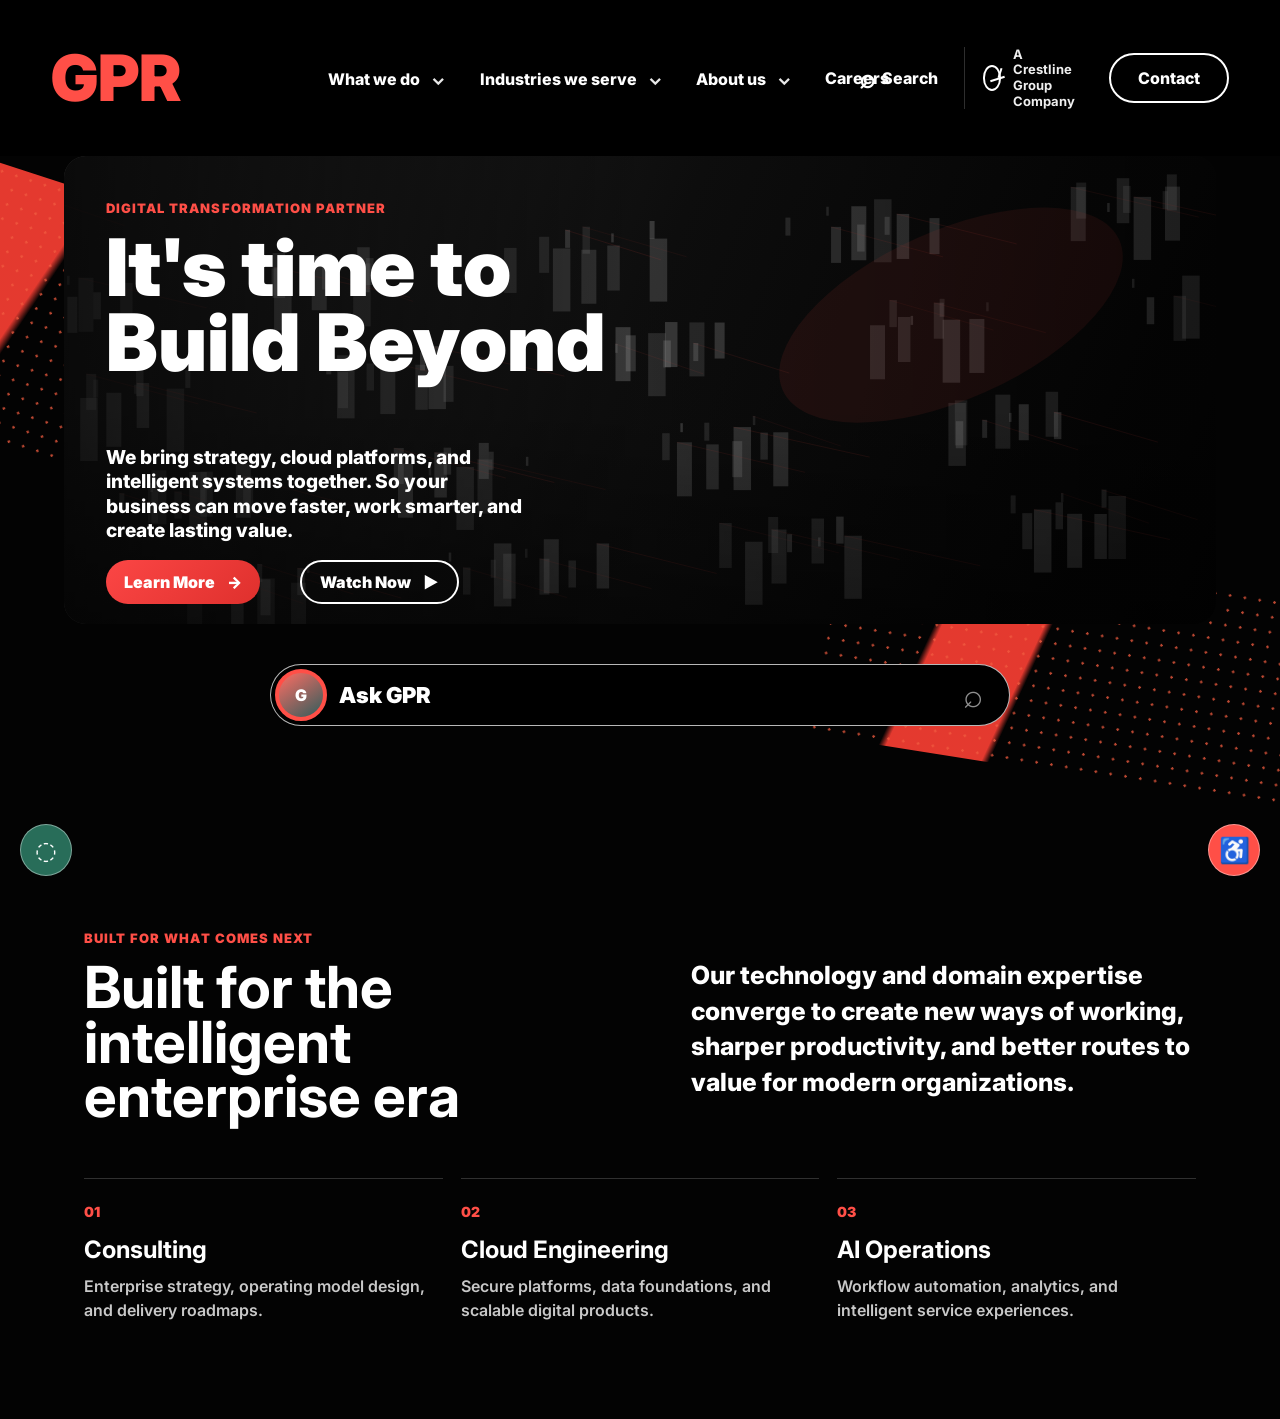
==== index.html @ bdaf3ed2 "Initial" ====
<!doctype html>
<html lang="en">
  <head>
    <meta charset="UTF-8" />
    <meta name="viewport" content="width=device-width, initial-scale=1.0" />
    <title>GPR | Digital Enterprise Home</title>
    <link rel="preconnect" href="https://fonts.googleapis.com" />
    <link rel="preconnect" href="https://fonts.gstatic.com" crossorigin />
    <link
      href="https://fonts.googleapis.com/css2?family=Inter:wght@500;600;700;800;900&display=swap"
      rel="stylesheet"
    />
    <link rel="stylesheet" href="styles.css" />
  </head>
  <body>
    <div class="site-shell">
      <header class="topbar" aria-label="Main navigation">
        <a class="brand" href="#" aria-label="GPR home">GPR</a>

        <nav class="main-nav" aria-label="Primary">
          <a href="#">What we do <span aria-hidden="true">⌄</span></a>
          <a href="#">Industries we serve <span aria-hidden="true">⌄</span></a>
          <a href="#">About us <span aria-hidden="true">⌄</span></a>
          <a href="#">Careers</a>
        </nav>

        <div class="top-actions">
          <button class="search-button" type="button" aria-label="Search">
            <span aria-hidden="true">⌕</span>
            Search
          </button>
          <div class="group-mark" aria-label="A Crestline Group company">
            <span class="orbit" aria-hidden="true"></span>
            <span>A Crestline<br />Group Company</span>
          </div>
          <a class="contact-button" href="#contact">Contact</a>
        </div>
      </header>

      <main>
        <section class="hero" aria-labelledby="hero-title">
          <div class="particle-field" aria-hidden="true"></div>

          <div class="hero-card">
            <canvas id="heroCanvas" aria-hidden="true"></canvas>
            <div class="hero-shade" aria-hidden="true"></div>
            <div class="hero-copy">
              <p class="eyebrow">Digital transformation partner</p>
              <h1 id="hero-title">It&apos;s time to<br />Build Beyond</h1>
              <p class="hero-text">
                We bring strategy, cloud platforms, and intelligent systems together.
                So your business can move faster, work smarter, and create lasting value.
              </p>
              <div class="hero-actions" aria-label="Hero actions">
                <a class="primary-cta" href="#services">
                  Learn More
                  <span aria-hidden="true">→</span>
                </a>
                <a class="secondary-cta" href="#story">
                  Watch Now
                  <span aria-hidden="true">▶</span>
                </a>
              </div>
            </div>
          </div>

          <form class="ask-bar" aria-label="Ask GPR assistant">
            <span class="avatar" aria-hidden="true">G</span>
            <label for="ask-input">Ask GPR</label>
            <input id="ask-input" type="search" placeholder="Search services, industries, insights" />
            <button type="submit" aria-label="Submit search">⌕</button>
          </form>
        </section>

        <section class="intro" id="services" aria-labelledby="intro-title">
          <div>
            <p class="section-kicker">Built for what comes next</p>
            <h2 id="intro-title">Built for the intelligent enterprise era</h2>
          </div>
          <p>
            Our technology and domain expertise converge to create new ways of working,
            sharper productivity, and better routes to value for modern organizations.
          </p>
        </section>

        <section class="capabilities" aria-label="Core capabilities">
          <article>
            <span>01</span>
            <h3>Consulting</h3>
            <p>Enterprise strategy, operating model design, and delivery roadmaps.</p>
          </article>
          <article>
            <span>02</span>
            <h3>Cloud Engineering</h3>
            <p>Secure platforms, data foundations, and scalable digital products.</p>
          </article>
          <article>
            <span>03</span>
            <h3>AI Operations</h3>
            <p>Workflow automation, analytics, and intelligent service experiences.</p>
          </article>
        </section>
      </main>

      <button class="cookie-button" type="button" aria-label="Cookie settings">◌</button>
      <button class="access-button" type="button" aria-label="Accessibility options">♿</button>
    </div>

    <script src="script.js"></script>
  </body>
</html>
---- styles.css ----
:root {
  --bg: #030303;
  --panel: #101010;
  --text: #ffffff;
  --muted: #c8c8c8;
  --line: rgba(255, 255, 255, 0.18);
  --red: #ff4f47;
  --red-dark: #df302d;
}

* {
  box-sizing: border-box;
}

html {
  scroll-behavior: smooth;
}

body {
  margin: 0;
  background: var(--bg);
  color: var(--text);
  font-family: Inter, Arial, Helvetica, sans-serif;
}

a {
  color: inherit;
  text-decoration: none;
}

button,
input {
  font: inherit;
}

.site-shell {
  min-height: 100vh;
  overflow: hidden;
  position: relative;
}

.topbar {
  align-items: center;
  background: #000;
  display: grid;
  gap: 28px;
  grid-template-columns: minmax(120px, 0.8fr) auto minmax(300px, 1fr);
  min-height: 156px;
  padding: 28px clamp(28px, 4vw, 78px);
  position: relative;
  z-index: 4;
}

.brand {
  color: var(--red);
  display: inline-block;
  font-size: clamp(44px, 5vw, 76px);
  font-weight: 900;
  letter-spacing: 0;
  line-height: 0.9;
}

.main-nav {
  align-items: center;
  display: flex;
  gap: clamp(20px, 2.6vw, 38px);
  justify-content: center;
  white-space: nowrap;
}

.main-nav a,
.search-button,
.contact-button {
  font-size: 16px;
  font-weight: 800;
}

.main-nav span {
  color: #e8e8e8;
  font-size: 18px;
  margin-left: 8px;
}

.top-actions {
  align-items: center;
  display: flex;
  gap: 26px;
  justify-content: flex-end;
}

.search-button {
  align-items: center;
  background: transparent;
  border: 0;
  color: #fff;
  cursor: pointer;
  display: inline-flex;
  gap: 7px;
  padding: 8px 0;
}

.search-button span {
  font-size: 27px;
  line-height: 1;
}

.group-mark {
  align-items: center;
  border-left: 1px solid var(--line);
  color: #efefef;
  display: flex;
  font-size: 13px;
  font-weight: 700;
  gap: 12px;
  line-height: 1.2;
  padding-left: 18px;
}

.orbit {
  border: 2px solid #fff;
  border-radius: 50%;
  display: inline-block;
  height: 26px;
  position: relative;
  width: 26px;
}

.orbit::before,
.orbit::after {
  background: #fff;
  content: "";
  height: 2px;
  left: 5px;
  position: absolute;
  top: 11px;
  transform: rotate(-18deg);
  width: 15px;
}

.orbit::after {
  left: 10px;
  top: 5px;
  transform: rotate(108deg);
  width: 10px;
}

.contact-button {
  border: 2px solid #fff;
  border-radius: 999px;
  padding: 13px 27px;
}

.hero {
  min-height: 740px;
  padding: 0 clamp(20px, 5vw, 90px) 52px;
  position: relative;
}

.particle-field {
  inset: -48px -8vw auto -8vw;
  height: 640px;
  pointer-events: none;
  position: absolute;
  z-index: 0;
}

.particle-field::before,
.particle-field::after {
  background:
    radial-gradient(circle, rgba(255, 103, 79, 0.78) 0 1px, transparent 1.5px),
    linear-gradient(106deg, transparent 18%, rgba(255, 77, 68, 0.94) 19% 32%, transparent 33%);
  background-size: 15px 15px, 100% 100%;
  content: "";
  filter: contrast(1.25);
  inset: 120px auto auto -10%;
  min-height: 270px;
  opacity: 0.95;
  position: absolute;
  transform: rotate(18deg);
  width: 58%;
}

.particle-field::after {
  inset: 470px -8% auto auto;
  min-height: 210px;
  transform: rotate(9deg);
  width: 46%;
}

.hero-card {
  border-radius: 22px;
  height: clamp(420px, 48vw, 468px);
  margin: 0 auto;
  max-width: 1440px;
  overflow: hidden;
  position: relative;
  z-index: 2;
}

#heroCanvas {
  background:
    radial-gradient(circle at 68% 16%, rgba(255, 255, 255, 0.18), transparent 22%),
    linear-gradient(135deg, #202020, #070707 66%);
  display: block;
  height: 100%;
  width: 100%;
}

.hero-shade {
  background:
    linear-gradient(90deg, rgba(0, 0, 0, 0.76), rgba(0, 0, 0, 0.22) 50%, rgba(0, 0, 0, 0.48)),
    linear-gradient(0deg, rgba(0, 0, 0, 0.42), transparent 46%);
  inset: 0;
  position: absolute;
}

.hero-copy {
  inset: 44px auto auto 42px;
  max-width: 540px;
  position: absolute;
  z-index: 2;
}

.eyebrow,
.section-kicker {
  color: var(--red);
  font-size: 13px;
  font-weight: 900;
  letter-spacing: 0.08em;
  margin: 0 0 14px;
  text-transform: uppercase;
}

.hero h1 {
  font-size: clamp(56px, 6.2vw, 84px);
  font-weight: 900;
  letter-spacing: 0;
  line-height: 0.94;
  margin: 0 0 66px;
}

.hero-text {
  color: #fff;
  font-size: clamp(18px, 1.5vw, 22px);
  font-weight: 800;
  line-height: 1.26;
  margin: 0;
  max-width: 430px;
}

.hero-actions {
  display: flex;
  flex-wrap: wrap;
  gap: 40px;
  margin-top: 18px;
}

.primary-cta,
.secondary-cta {
  align-items: center;
  border-radius: 999px;
  display: inline-flex;
  font-size: 16px;
  font-weight: 900;
  gap: 12px;
  justify-content: center;
  min-height: 43px;
  padding: 10px 18px;
}

.primary-cta {
  background: linear-gradient(135deg, #fb4645, var(--red-dark));
  min-width: 150px;
}

.secondary-cta {
  border: 2px solid #fff;
  min-width: 154px;
}

.ask-bar {
  align-items: center;
  background: #000;
  border: 1px solid rgba(255, 255, 255, 0.72);
  border-radius: 999px;
  display: grid;
  gap: 12px;
  grid-template-columns: 52px auto minmax(160px, 1fr) 48px;
  margin: 40px auto 0;
  max-width: 740px;
  min-height: 61px;
  padding: 4px 12px 4px 4px;
  position: relative;
  z-index: 2;
}

.avatar {
  align-items: center;
  background: linear-gradient(145deg, #ff6d63, #2f5d5c);
  border: 4px solid var(--red);
  border-radius: 50%;
  display: inline-flex;
  font-weight: 900;
  height: 52px;
  justify-content: center;
  width: 52px;
}

.ask-bar label {
  font-size: 22px;
  font-weight: 900;
  white-space: nowrap;
}

.ask-bar input {
  background: transparent;
  border: 0;
  color: #fff;
  min-width: 0;
  outline: 0;
}

.ask-bar input::placeholder {
  color: transparent;
}

.ask-bar button {
  background: transparent;
  border: 0;
  color: #8e8e8e;
  cursor: pointer;
  font-size: 34px;
  line-height: 1;
}

.ask-bar.pulse {
  box-shadow: 0 0 0 5px rgba(255, 79, 71, 0.16);
}

.intro {
  align-items: start;
  display: grid;
  gap: clamp(26px, 8vw, 120px);
  grid-template-columns: minmax(280px, 520px) minmax(280px, 560px);
  margin: 34px auto 0;
  max-width: 1200px;
  padding: 0 clamp(22px, 4vw, 44px);
  position: relative;
  z-index: 2;
}

.intro h2 {
  font-size: clamp(40px, 5vw, 58px);
  letter-spacing: 0;
  line-height: 0.94;
  margin: 0;
}

.intro p:last-child {
  font-size: clamp(20px, 2vw, 25px);
  font-weight: 800;
  line-height: 1.42;
  margin: 28px 0 0;
}

.capabilities {
  display: grid;
  gap: 18px;
  grid-template-columns: repeat(3, minmax(0, 1fr));
  margin: 54px auto 96px;
  max-width: 1200px;
  padding: 0 clamp(22px, 4vw, 44px);
}

.capabilities article {
  border-top: 1px solid var(--line);
  padding-top: 22px;
}

.capabilities span {
  color: var(--red);
  font-size: 14px;
  font-weight: 900;
}

.capabilities h3 {
  font-size: 24px;
  margin: 14px 0 10px;
}

.capabilities p {
  color: var(--muted);
  font-size: 16px;
  font-weight: 600;
  line-height: 1.55;
  margin: 0;
}

.cookie-button,
.access-button {
  align-items: center;
  border: 1px solid rgba(255, 255, 255, 0.4);
  border-radius: 50%;
  bottom: 24px;
  color: #fff;
  cursor: pointer;
  display: inline-flex;
  font-size: 25px;
  height: 52px;
  justify-content: center;
  position: fixed;
  width: 52px;
  z-index: 5;
}

.cookie-button {
  background: #286d59;
  left: 20px;
}

.access-button {
  background: var(--red);
  right: 20px;
}

@media (max-width: 1180px) {
  .topbar {
    grid-template-columns: 1fr;
    min-height: auto;
  }

  .brand,
  .main-nav,
  .top-actions {
    justify-self: center;
  }

  .top-actions {
    flex-wrap: wrap;
    justify-content: center;
  }
}

@media (max-width: 760px) {
  .topbar {
    gap: 18px;
    padding: 24px 18px 30px;
  }

  .main-nav {
    flex-wrap: wrap;
    gap: 14px 22px;
  }

  .main-nav a,
  .search-button,
  .contact-button {
    font-size: 14px;
  }

  .group-mark {
    display: none;
  }

  .hero {
    min-height: 690px;
    padding-inline: 16px;
  }

  .hero-card {
    border-radius: 16px;
    height: 520px;
  }

  .hero-copy {
    inset: 30px 24px auto;
  }

  .hero h1 {
    font-size: clamp(46px, 15vw, 64px);
    margin-bottom: 70px;
  }

  .hero-text {
    font-size: 17px;
  }

  .hero-actions {
    gap: 14px;
  }

  .ask-bar {
    grid-template-columns: 48px 1fr 42px;
    margin-top: 26px;
  }

  .ask-bar input {
    display: none;
  }

  .ask-bar label {
    font-size: 19px;
  }

  .intro,
  .capabilities {
    grid-template-columns: 1fr;
  }

  .intro p:last-child {
    margin-top: 0;
  }
}
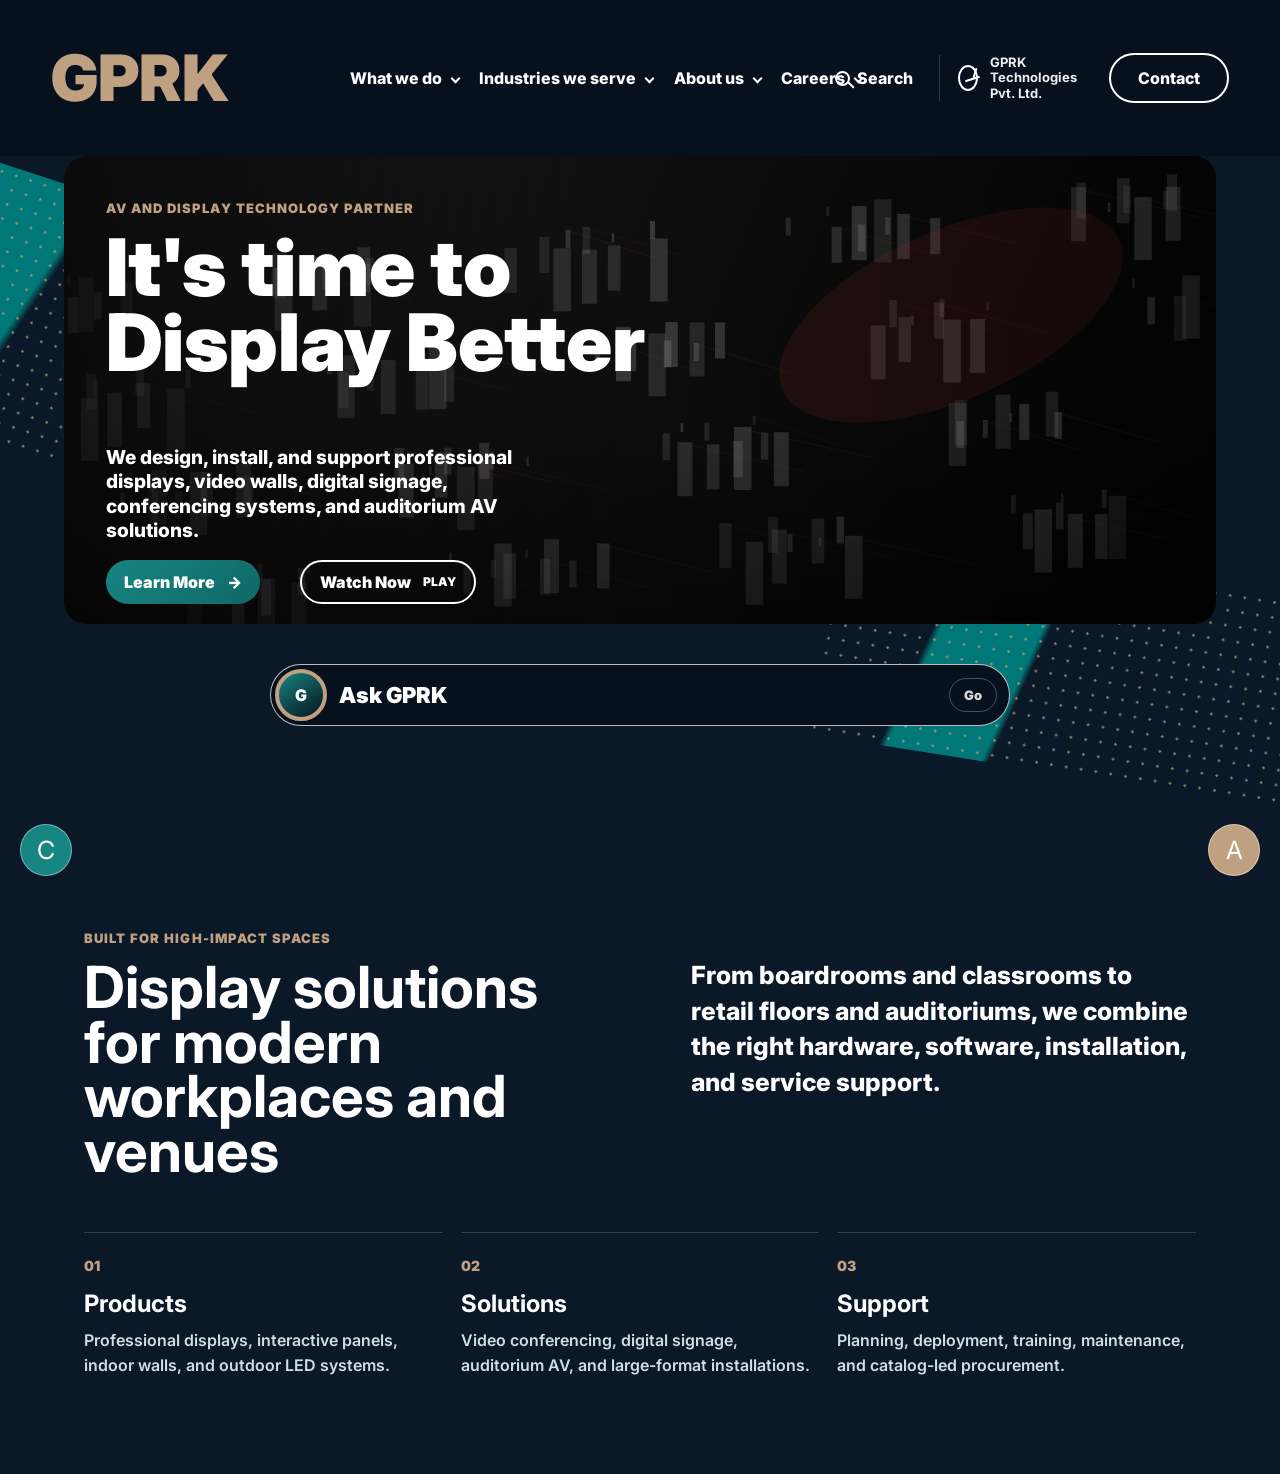
==== commit 87a880a6: "Initial Message" ====
--- a/index.html
+++ b/index.html
@@ -3,7 +3,7 @@
   <head>
     <meta charset="UTF-8" />
     <meta name="viewport" content="width=device-width, initial-scale=1.0" />
-    <title>GPR | Digital Enterprise Home</title>
+    <title>GPRK | Display Technology Solutions</title>
     <link rel="preconnect" href="https://fonts.googleapis.com" />
     <link rel="preconnect" href="https://fonts.gstatic.com" crossorigin />
     <link
@@ -15,25 +15,115 @@
   <body>
     <div class="site-shell">
       <header class="topbar" aria-label="Main navigation">
-        <a class="brand" href="#" aria-label="GPR home">GPR</a>
+        <a class="brand" href="index.html" aria-label="GPRK home">GPRK</a>
 
         <nav class="main-nav" aria-label="Primary">
-          <a href="#">What we do <span aria-hidden="true">⌄</span></a>
-          <a href="#">Industries we serve <span aria-hidden="true">⌄</span></a>
-          <a href="#">About us <span aria-hidden="true">⌄</span></a>
-          <a href="#">Careers</a>
+          <div class="nav-item">
+            <button class="nav-toggle" type="button" aria-expanded="false">
+              What we do
+              <span class="chevron" aria-hidden="true"></span>
+            </button>
+            <div class="mega-menu" aria-label="What we do menu">
+              <div class="mega-column mega-wide">
+                <p class="menu-heading">Our products</p>
+                <a href="pages/professional-displays.html">
+                  <span class="marker" aria-hidden="true"></span>
+                  Professional Displays
+                </a>
+                <a href="pages/outdoor-video-walls.html">
+                  <span class="marker" aria-hidden="true"></span>
+                  Outdoor Video Walls
+                </a>
+                <a href="pages/indoor-video-walls.html">
+                  <span class="marker" aria-hidden="true"></span>
+                  Indoor Video Walls
+                </a>
+                <a href="pages/interactive-display.html">
+                  <span class="marker" aria-hidden="true"></span>
+                  Interactive Display
+                </a>
+              </div>
+
+              <div class="mega-column mega-wide">
+                <p class="menu-heading">Our services</p>
+                <a href="pages/detail.html?slug=video-wall-solution">
+                  <span class="marker" aria-hidden="true"></span>
+                  Video Wall Solution
+                </a>
+                <a href="pages/detail.html?slug=video-conferencing">
+                  <span class="marker" aria-hidden="true"></span>
+                  Video Conferencing
+                </a>
+                <a href="pages/detail.html?slug=digital-signage-display">
+                  <span class="marker" aria-hidden="true"></span>
+                  Digital Signage Display
+                </a>
+                <a href="pages/detail.html?slug=large-format-displays">
+                  <span class="marker" aria-hidden="true"></span>
+                  Large Format Displays
+                </a>
+                <a href="pages/detail.html?slug=auditorium-av-solution">
+                  <span class="marker" aria-hidden="true"></span>
+                  Auditorium AV Solution
+                </a>
+              </div>
+            </div>
+          </div>
+
+          <div class="nav-item">
+            <button class="nav-toggle" type="button" aria-expanded="false">
+              Industries we serve
+              <span class="chevron" aria-hidden="true"></span>
+            </button>
+            <div class="dropdown-menu compact-menu" aria-label="Industries menu">
+              <a href="pages/detail.html?slug=corporate">Corporate</a>
+              <a href="pages/detail.html?slug=education">Education</a>
+              <a href="pages/detail.html?slug=retail">Retail</a>
+              <a href="pages/detail.html?slug=healthcare">Healthcare</a>
+              <a href="pages/detail.html?slug=hospitality">Hospitality</a>
+              <a href="pages/detail.html?slug=public-sector">Public Sector</a>
+            </div>
+          </div>
+
+          <div class="nav-item">
+            <button class="nav-toggle" type="button" aria-expanded="false">
+              About us
+              <span class="chevron" aria-hidden="true"></span>
+            </button>
+            <div class="dropdown-menu about-menu" aria-label="About menu">
+              <a href="pages/detail.html?slug=company">Company</a>
+              <a href="pages/detail.html?slug=partners">Partners</a>
+              <a href="pages/detail.html?slug=investors">Investors</a>
+              <a href="pages/detail.html?slug=insights">Insights</a>
+              <a href="pages/detail.html?slug=brand">Brand</a>
+              <a href="pages/detail.html?slug=esg">Environment, Sustainability and Governance</a>
+              <a href="pages/detail.html?slug=newsroom">Newsroom</a>
+              <a href="pages/detail.html?slug=diversity-inclusion">Diversity, Equity and Inclusion</a>
+            </div>
+          </div>
+
+          <div class="nav-item">
+            <button class="nav-toggle" type="button" aria-expanded="false">
+              Careers
+              <span class="chevron" aria-hidden="true"></span>
+            </button>
+            <div class="dropdown-menu compact-menu" aria-label="Careers menu">
+              <a href="pages/detail.html?slug=careers">Open Roles</a>
+              <a href="pages/detail.html?slug=life-at-gprk">Life at GPRK</a>
+            </div>
+          </div>
         </nav>
 
         <div class="top-actions">
           <button class="search-button" type="button" aria-label="Search">
-            <span aria-hidden="true">⌕</span>
+            <span aria-hidden="true"></span>
             Search
           </button>
-          <div class="group-mark" aria-label="A Crestline Group company">
+          <div class="group-mark" aria-label="A GPRK Technologies Pvt. Ltd.">
             <span class="orbit" aria-hidden="true"></span>
-            <span>A Crestline<br />Group Company</span>
-          </div>
-          <a class="contact-button" href="#contact">Contact</a>
+            <span>GPRK Technologies<br />Pvt. Ltd.</span>
+          </div>
+          <a class="contact-button" href="pages/detail.html?slug=contact">Contact</a>
         </div>
       </header>
 
@@ -45,65 +135,65 @@
             <canvas id="heroCanvas" aria-hidden="true"></canvas>
             <div class="hero-shade" aria-hidden="true"></div>
             <div class="hero-copy">
-              <p class="eyebrow">Digital transformation partner</p>
-              <h1 id="hero-title">It&apos;s time to<br />Build Beyond</h1>
+              <p class="eyebrow">AV and display technology partner</p>
+              <h1 id="hero-title">It&apos;s time to<br />Display Better</h1>
               <p class="hero-text">
-                We bring strategy, cloud platforms, and intelligent systems together.
-                So your business can move faster, work smarter, and create lasting value.
+                We design, install, and support professional displays, video walls,
+                digital signage, conferencing systems, and auditorium AV solutions.
               </p>
               <div class="hero-actions" aria-label="Hero actions">
                 <a class="primary-cta" href="#services">
                   Learn More
-                  <span aria-hidden="true">→</span>
+                  <span aria-hidden="true">-&gt;</span>
                 </a>
                 <a class="secondary-cta" href="#story">
                   Watch Now
-                  <span aria-hidden="true">▶</span>
+                  <span aria-hidden="true">Play</span>
                 </a>
               </div>
             </div>
           </div>
 
-          <form class="ask-bar" aria-label="Ask GPR assistant">
+          <form class="ask-bar" aria-label="Ask GPRK assistant">
             <span class="avatar" aria-hidden="true">G</span>
-            <label for="ask-input">Ask GPR</label>
-            <input id="ask-input" type="search" placeholder="Search services, industries, insights" />
-            <button type="submit" aria-label="Submit search">⌕</button>
+            <label for="ask-input">Ask GPRK</label>
+            <input id="ask-input" type="search" placeholder="Search products, services, projects" />
+            <button type="submit" aria-label="Submit search">Go</button>
           </form>
         </section>
 
         <section class="intro" id="services" aria-labelledby="intro-title">
           <div>
-            <p class="section-kicker">Built for what comes next</p>
-            <h2 id="intro-title">Built for the intelligent enterprise era</h2>
+            <p class="section-kicker">Built for high-impact spaces</p>
+            <h2 id="intro-title">Display solutions for modern workplaces and venues</h2>
           </div>
           <p>
-            Our technology and domain expertise converge to create new ways of working,
-            sharper productivity, and better routes to value for modern organizations.
+            From boardrooms and classrooms to retail floors and auditoriums, we combine
+            the right hardware, software, installation, and service support.
           </p>
         </section>
 
         <section class="capabilities" aria-label="Core capabilities">
           <article>
             <span>01</span>
-            <h3>Consulting</h3>
-            <p>Enterprise strategy, operating model design, and delivery roadmaps.</p>
+            <h3>Products</h3>
+            <p>Professional displays, interactive panels, indoor walls, and outdoor LED systems.</p>
           </article>
           <article>
             <span>02</span>
-            <h3>Cloud Engineering</h3>
-            <p>Secure platforms, data foundations, and scalable digital products.</p>
+            <h3>Solutions</h3>
+            <p>Video conferencing, digital signage, auditorium AV, and large-format installations.</p>
           </article>
           <article>
             <span>03</span>
-            <h3>AI Operations</h3>
-            <p>Workflow automation, analytics, and intelligent service experiences.</p>
+            <h3>Support</h3>
+            <p>Planning, deployment, training, maintenance, and catalog-led procurement.</p>
           </article>
         </section>
       </main>
 
-      <button class="cookie-button" type="button" aria-label="Cookie settings">◌</button>
-      <button class="access-button" type="button" aria-label="Accessibility options">♿</button>
+      <button class="cookie-button" type="button" aria-label="Cookie settings">C</button>
+      <button class="access-button" type="button" aria-label="Accessibility options">A</button>
     </div>
 
     <script src="script.js"></script>
--- a/styles.css
+++ b/styles.css
@@ -1,11 +1,14 @@
 :root {
-  --bg: #030303;
-  --panel: #101010;
+  --bg: #0a1828;
+  --panel: #102236;
   --text: #ffffff;
-  --muted: #c8c8c8;
+  --muted: #d2dde2;
   --line: rgba(255, 255, 255, 0.18);
-  --red: #ff4f47;
-  --red-dark: #df302d;
+  --red: #bfa181;
+  --red-dark: #9f8368;
+  --gold: #bfa181;
+  --teal: #178582;
+  --blue-deep: #07111d;
 }
 
 * {
@@ -35,20 +38,21 @@
 
 .site-shell {
   min-height: 100vh;
-  overflow: hidden;
+  overflow-x: hidden;
   position: relative;
 }
 
 .topbar {
   align-items: center;
-  background: #000;
+  background: var(--blue-deep);
   display: grid;
   gap: 28px;
   grid-template-columns: minmax(120px, 0.8fr) auto minmax(300px, 1fr);
   min-height: 156px;
   padding: 28px clamp(28px, 4vw, 78px);
-  position: relative;
-  z-index: 4;
+  position: sticky;
+  top: 0;
+  z-index: 60;
 }
 
 .brand {
@@ -63,22 +67,196 @@
 .main-nav {
   align-items: center;
   display: flex;
-  gap: clamp(20px, 2.6vw, 38px);
+  gap: clamp(10px, 1.6vw, 24px);
   justify-content: center;
   white-space: nowrap;
 }
 
-.main-nav a,
+.nav-item {
+  position: relative;
+}
+
+.nav-toggle,
 .search-button,
 .contact-button {
   font-size: 16px;
   font-weight: 800;
 }
 
-.main-nav span {
-  color: #e8e8e8;
-  font-size: 18px;
-  margin-left: 8px;
+.nav-toggle {
+  align-items: center;
+  background: transparent;
+  border: 0;
+  color: #fff;
+  cursor: pointer;
+  display: inline-flex;
+  gap: 10px;
+  min-height: 44px;
+  padding: 10px 0;
+  position: relative;
+}
+
+.nav-toggle::after {
+  background: var(--red);
+  bottom: 0;
+  content: "";
+  height: 2px;
+  left: 0;
+  opacity: 0;
+  position: absolute;
+  transition: opacity 160ms ease;
+  width: 100%;
+}
+
+.nav-item.is-open .nav-toggle {
+  color: var(--gold, var(--red));
+}
+
+.nav-item.is-open .nav-toggle::after {
+  opacity: 1;
+}
+
+.chevron {
+  border-bottom: 2px solid currentColor;
+  border-right: 2px solid currentColor;
+  height: 7px;
+  transform: rotate(45deg);
+  transition: transform 160ms ease;
+  width: 7px;
+}
+
+.nav-item.is-open .chevron {
+  transform: translateY(3px) rotate(225deg);
+}
+
+.mega-menu,
+.dropdown-menu {
+  background: #102236;
+  box-shadow: 0 18px 36px rgba(0, 0, 0, 0.35);
+  opacity: 0;
+  pointer-events: none;
+  position: absolute;
+  top: 100%;
+  transform: translateY(8px);
+  transition:
+    opacity 160ms ease,
+    transform 160ms ease;
+  visibility: hidden;
+  z-index: 20;
+}
+
+.nav-item.is-open .mega-menu,
+.nav-item.is-open .dropdown-menu {
+  opacity: 1;
+  pointer-events: auto;
+  transform: translateY(0);
+  visibility: visible;
+}
+
+.mega-menu {
+  border-radius: 0 0 18px 18px;
+  display: grid;
+  gap: 44px;
+  grid-template-columns: minmax(220px, 1fr) minmax(260px, 1fr) minmax(220px, 0.74fr);
+  left: 50%;
+  min-height: 316px;
+  padding: 38px 52px 42px;
+  transform: translate(-50%, 8px);
+  width: min(1180px, calc(100vw - 56px));
+}
+
+.nav-item.is-open .mega-menu {
+  transform: translate(-50%, 0);
+}
+
+.mega-column,
+.compact-menu {
+  display: grid;
+  gap: 15px;
+}
+
+.side-offerings {
+  border-left: 1px solid rgba(255, 255, 255, 0.12);
+  padding-left: 48px;
+}
+
+.menu-heading {
+  color: #b9b9b9;
+  font-size: 14px;
+  font-weight: 900;
+  margin: 0 0 26px;
+  text-transform: uppercase;
+}
+
+.mega-menu a,
+.dropdown-menu a {
+  color: #f4f4f4;
+  font-size: 15px;
+  font-weight: 800;
+  line-height: 1.35;
+  white-space: normal;
+}
+
+.mega-menu a {
+  align-items: center;
+  display: flex;
+  gap: 10px;
+}
+
+.side-offerings a,
+.compact-menu a {
+  color: #d6dde3;
+  position: relative;
+}
+
+.side-offerings a::before,
+.compact-menu a::before {
+  color: #d6dde3;
+  content: ">";
+  margin-right: 9px;
+}
+
+.mega-menu a:hover,
+.dropdown-menu a:hover {
+  color: var(--teal);
+}
+
+.marker {
+  border-left: 9px solid var(--teal);
+  border-top: 4px solid transparent;
+  display: inline-block;
+  height: 0;
+  transform: rotate(14deg);
+  width: 0;
+}
+
+.dropdown-menu {
+  border-radius: 0 0 14px 14px;
+  left: 50%;
+  min-width: 250px;
+  padding: 24px 28px;
+  transform: translate(-50%, 8px);
+}
+
+.nav-item.is-open .dropdown-menu {
+  transform: translate(-50%, 0);
+}
+
+.about-menu {
+  background: #102236;
+  display: grid;
+  gap: 24px 70px;
+  grid-template-columns: minmax(150px, 1fr) minmax(210px, 1fr);
+  left: 50%;
+  min-width: 470px;
+  padding: 30px 34px 32px;
+}
+
+.about-menu a {
+  color: #fff;
+  font-size: 16px;
+  font-weight: 900;
+  line-height: 1.22;
 }
 
 .top-actions {
@@ -100,8 +278,23 @@
 }
 
 .search-button span {
-  font-size: 27px;
-  line-height: 1;
+  border: 2px solid #fff;
+  border-radius: 50%;
+  display: inline-block;
+  height: 15px;
+  position: relative;
+  width: 15px;
+}
+
+.search-button span::after {
+  background: #fff;
+  content: "";
+  height: 2px;
+  position: absolute;
+  right: -7px;
+  top: 11px;
+  transform: rotate(45deg);
+  width: 8px;
 }
 
 .group-mark {
@@ -167,8 +360,8 @@
 .particle-field::before,
 .particle-field::after {
   background:
-    radial-gradient(circle, rgba(255, 103, 79, 0.78) 0 1px, transparent 1.5px),
-    linear-gradient(106deg, transparent 18%, rgba(255, 77, 68, 0.94) 19% 32%, transparent 33%);
+    radial-gradient(circle, rgba(191, 161, 129, 0.72) 0 1px, transparent 1.5px),
+    linear-gradient(106deg, transparent 18%, rgba(23, 133, 130, 0.92) 19% 32%, transparent 33%);
   background-size: 15px 15px, 100% 100%;
   content: "";
   filter: contrast(1.25);
@@ -200,7 +393,7 @@
 #heroCanvas {
   background:
     radial-gradient(circle at 68% 16%, rgba(255, 255, 255, 0.18), transparent 22%),
-    linear-gradient(135deg, #202020, #070707 66%);
+    linear-gradient(135deg, #18304a, var(--blue-deep) 66%);
   display: block;
   height: 100%;
   width: 100%;
@@ -269,7 +462,7 @@
 }
 
 .primary-cta {
-  background: linear-gradient(135deg, #fb4645, var(--red-dark));
+  background: linear-gradient(135deg, var(--teal), #0f6866);
   min-width: 150px;
 }
 
@@ -278,9 +471,14 @@
   min-width: 154px;
 }
 
+.secondary-cta span {
+  font-size: 12px;
+  text-transform: uppercase;
+}
+
 .ask-bar {
   align-items: center;
-  background: #000;
+  background: var(--blue-deep);
   border: 1px solid rgba(255, 255, 255, 0.72);
   border-radius: 999px;
   display: grid;
@@ -296,7 +494,7 @@
 
 .avatar {
   align-items: center;
-  background: linear-gradient(145deg, #ff6d63, #2f5d5c);
+  background: linear-gradient(145deg, var(--teal), var(--blue-deep));
   border: 4px solid var(--red);
   border-radius: 50%;
   display: inline-flex;
@@ -326,15 +524,18 @@
 
 .ask-bar button {
   background: transparent;
-  border: 0;
-  color: #8e8e8e;
+  border: 1px solid rgba(255, 255, 255, 0.26);
+  border-radius: 999px;
+  color: #d7d7d7;
   cursor: pointer;
-  font-size: 34px;
+  font-size: 13px;
+  font-weight: 900;
   line-height: 1;
+  min-height: 34px;
 }
 
 .ask-bar.pulse {
-  box-shadow: 0 0 0 5px rgba(255, 79, 71, 0.16);
+  box-shadow: 0 0 0 5px rgba(23, 133, 130, 0.2);
 }
 
 .intro {
@@ -414,13 +615,704 @@
 }
 
 .cookie-button {
-  background: #286d59;
+  background: var(--teal);
   left: 20px;
 }
 
 .access-button {
   background: var(--red);
   right: 20px;
+}
+
+.detail-body {
+  background:
+    linear-gradient(115deg, transparent 0 34%, rgba(23, 133, 130, 0.12) 35%, transparent 36% 100%),
+    radial-gradient(circle at 12% 20%, rgba(191, 161, 129, 0.18), transparent 28%),
+    linear-gradient(135deg, var(--blue-deep) 0%, var(--bg) 54%, #081421 100%);
+  min-height: 100vh;
+  overflow-x: hidden;
+}
+
+.product-body {
+  background:
+    radial-gradient(circle at 74% 18%, rgba(23, 133, 130, 0.18), transparent 28%),
+    radial-gradient(circle at 18% 82%, rgba(191, 161, 129, 0.14), transparent 24%),
+    linear-gradient(135deg, var(--blue-deep), var(--bg));
+  min-height: 100vh;
+  overflow-x: hidden;
+}
+
+.detail-body::before {
+  animation: pageSweep 4.8s ease-in-out infinite;
+  background: linear-gradient(90deg, transparent, rgba(23, 133, 130, 0.55), transparent);
+  content: "";
+  height: 1px;
+  left: 0;
+  opacity: 0.75;
+  position: fixed;
+  right: 0;
+  top: 112px;
+  transform: translateX(-100%);
+  z-index: 2;
+}
+
+.detail-header {
+  align-items: center;
+  background: var(--blue-deep);
+  border-bottom: 1px solid rgba(255, 255, 255, 0.1);
+  display: flex;
+  justify-content: space-between;
+  min-height: 112px;
+  padding: 24px clamp(22px, 5vw, 78px);
+}
+
+.detail-header .brand {
+  font-size: clamp(42px, 5vw, 66px);
+}
+
+.detail-header nav {
+  align-items: center;
+  display: flex;
+  flex-wrap: wrap;
+  gap: 24px;
+}
+
+.detail-header nav a,
+.back-link {
+  color: #f1f1f1;
+  font-size: 15px;
+  font-weight: 900;
+}
+
+.detail-header nav a:hover,
+.back-link:hover {
+  color: var(--red);
+}
+
+.detail-page {
+  margin: 0 auto;
+  max-width: 1160px;
+  padding: clamp(42px, 7vw, 92px) clamp(20px, 4vw, 42px) 90px;
+  position: relative;
+}
+
+.back-link {
+  align-items: center;
+  display: inline-flex;
+  gap: 10px;
+  margin-bottom: 56px;
+}
+
+.back-link::before {
+  content: "<";
+  color: var(--gold);
+  font-size: 18px;
+  line-height: 1;
+  transition: transform 160ms ease;
+}
+
+.back-link:hover::before {
+  transform: translateX(-4px);
+}
+
+.detail-page h1 {
+  font-size: clamp(48px, 7vw, 86px);
+  letter-spacing: 0;
+  line-height: 0.95;
+  margin: 0;
+  max-width: 900px;
+  position: relative;
+}
+
+.detail-page h1::after {
+  animation: titleLine 1.4s cubic-bezier(0.2, 0.8, 0.2, 1) both;
+  background: linear-gradient(90deg, var(--red), transparent);
+  bottom: -18px;
+  content: "";
+  height: 3px;
+  left: 0;
+  position: absolute;
+  width: min(280px, 52vw);
+}
+
+.detail-lede {
+  color: #e8e8e8;
+  font-size: clamp(20px, 2.2vw, 28px);
+  font-weight: 800;
+  line-height: 1.38;
+  margin: 28px 0 0;
+  max-width: 840px;
+}
+
+.detail-grid {
+  display: grid;
+  gap: 18px;
+  grid-template-columns: repeat(3, minmax(0, 1fr));
+  margin-top: 72px;
+}
+
+.detail-grid article {
+  background: rgba(16, 34, 54, 0.78);
+  border: 1px solid rgba(255, 255, 255, 0.12);
+  border-radius: 8px;
+  min-height: 240px;
+  padding: 26px;
+  overflow: hidden;
+  position: relative;
+  transition:
+    border-color 180ms ease,
+    box-shadow 180ms ease,
+    transform 180ms ease;
+}
+
+.detail-grid article::before,
+.company-facts article::before {
+  background: linear-gradient(120deg, transparent, rgba(255, 255, 255, 0.12), transparent);
+  content: "";
+  height: 100%;
+  left: -140%;
+  position: absolute;
+  top: 0;
+  transform: skewX(-18deg);
+  transition: left 500ms ease;
+  width: 70%;
+}
+
+.detail-grid article:hover,
+.company-facts article:hover {
+  border-color: rgba(23, 133, 130, 0.68);
+  box-shadow: 0 24px 58px rgba(0, 0, 0, 0.34);
+  transform: translateY(-6px);
+}
+
+.detail-grid article:hover::before,
+.company-facts article:hover::before {
+  left: 130%;
+}
+
+.detail-grid span {
+  color: var(--red);
+  font-size: 14px;
+  font-weight: 900;
+}
+
+.detail-grid h2 {
+  font-size: 28px;
+  margin: 54px 0 12px;
+}
+
+.detail-grid p {
+  color: var(--muted);
+  font-size: 16px;
+  font-weight: 650;
+  line-height: 1.6;
+  margin: 0;
+}
+
+.product-page {
+  margin: 0 auto;
+  max-width: 1160px;
+  padding: clamp(42px, 7vw, 88px) clamp(20px, 4vw, 42px) 90px;
+}
+
+.product-page h1 {
+  font-size: clamp(50px, 7.5vw, 92px);
+  letter-spacing: 0;
+  line-height: 0.92;
+  margin: 0;
+  max-width: 920px;
+}
+
+.product-lede {
+  color: #edf4f5;
+  font-size: clamp(20px, 2.2vw, 28px);
+  font-weight: 800;
+  line-height: 1.38;
+  margin: 28px 0 0;
+  max-width: 900px;
+}
+
+.product-showcase {
+  align-items: stretch;
+  display: grid;
+  gap: 28px;
+  grid-template-columns: minmax(300px, 0.85fr) minmax(320px, 1fr);
+  margin-top: 66px;
+}
+
+.product-visual {
+  background:
+    linear-gradient(135deg, rgba(23, 133, 130, 0.22), transparent 48%),
+    #102236;
+  border: 1px solid rgba(191, 161, 129, 0.24);
+  border-radius: 8px;
+  min-height: 330px;
+  overflow: hidden;
+  position: relative;
+}
+
+.product-visual::before {
+  background-image:
+    linear-gradient(rgba(255, 255, 255, 0.08) 1px, transparent 1px),
+    linear-gradient(90deg, rgba(255, 255, 255, 0.08) 1px, transparent 1px);
+  background-size: 34px 34px;
+  content: "";
+  inset: 34px;
+  position: absolute;
+}
+
+.product-visual span {
+  background: linear-gradient(135deg, var(--teal), var(--gold));
+  border-radius: 8px;
+  bottom: 42px;
+  box-shadow: 0 22px 60px rgba(0, 0, 0, 0.35);
+  display: block;
+  height: 44%;
+  left: 42px;
+  position: absolute;
+  right: 42px;
+}
+
+.product-copy {
+  align-content: center;
+  background: rgba(16, 34, 54, 0.72);
+  border: 1px solid rgba(255, 255, 255, 0.12);
+  border-radius: 8px;
+  display: grid;
+  gap: 22px;
+  padding: clamp(28px, 4vw, 48px);
+}
+
+.product-copy h2 {
+  font-size: clamp(32px, 4vw, 52px);
+  line-height: 1;
+  margin: 0;
+}
+
+.product-copy p {
+  color: var(--muted);
+  font-size: 18px;
+  font-weight: 650;
+  line-height: 1.64;
+  margin: 0;
+}
+
+.product-grid {
+  display: grid;
+  gap: 18px;
+  grid-template-columns: repeat(3, minmax(0, 1fr));
+  margin-top: 48px;
+}
+
+.product-grid article {
+  background: rgba(16, 34, 54, 0.82);
+  border-top: 3px solid var(--teal);
+  border-radius: 8px;
+  min-height: 230px;
+  padding: 26px;
+  transition:
+    border-color 180ms ease,
+    box-shadow 180ms ease,
+    transform 180ms ease;
+}
+
+.product-grid article:hover {
+  border-color: var(--gold);
+  box-shadow: 0 24px 58px rgba(0, 0, 0, 0.34);
+  transform: translateY(-6px);
+}
+
+.product-grid span {
+  color: var(--gold);
+  font-size: 14px;
+  font-weight: 900;
+}
+
+.product-grid h3 {
+  font-size: 26px;
+  margin: 54px 0 12px;
+}
+
+.product-grid p {
+  color: var(--muted);
+  font-size: 16px;
+  font-weight: 650;
+  line-height: 1.6;
+  margin: 0;
+}
+
+.other-products {
+  background:
+    linear-gradient(135deg, rgba(23, 133, 130, 0.2), transparent 48%),
+    rgba(7, 17, 29, 0.96);
+  border: 1px solid rgba(191, 161, 129, 0.28);
+  border-right: 0;
+  border-radius: 12px 0 0 12px;
+  box-shadow: 0 24px 58px rgba(0, 0, 0, 0.34);
+  padding: 18px;
+  position: fixed;
+  right: 0;
+  top: 252px;
+  transform: translateX(238px);
+  transition: transform 220ms ease;
+  width: 292px;
+  z-index: 30;
+}
+
+.other-products:hover,
+.other-products:focus-within {
+  transform: translateX(0);
+}
+
+.other-products::before {
+  align-items: center;
+  background: var(--teal);
+  border-radius: 10px 0 0 10px;
+  color: #fff;
+  content: "Other products";
+  display: flex;
+  font-size: 13px;
+  font-weight: 900;
+  height: 148px;
+  justify-content: center;
+  left: -46px;
+  letter-spacing: 0.04em;
+  position: absolute;
+  text-transform: uppercase;
+  top: 20px;
+  width: 46px;
+  writing-mode: vertical-rl;
+}
+
+.other-products .section-kicker {
+  margin-bottom: 8px;
+}
+
+.other-products h2 {
+  font-size: 24px;
+  line-height: 1;
+  margin: 0 0 16px;
+}
+
+.other-products-grid {
+  display: grid;
+  gap: 10px;
+}
+
+.other-products-grid article {
+  background: rgba(16, 34, 54, 0.9);
+  border: 1px solid rgba(255, 255, 255, 0.12);
+  border-radius: 8px;
+  padding: 14px;
+  transition:
+    border-color 180ms ease,
+    transform 180ms ease;
+}
+
+.other-products-grid article:hover {
+  border-color: rgba(191, 161, 129, 0.62);
+  transform: translateX(-4px);
+}
+
+.other-products-grid h3 {
+  font-size: 17px;
+  line-height: 1.12;
+  margin: 0 0 8px;
+}
+
+.other-products-grid p {
+  color: var(--muted);
+  font-size: 12px;
+  font-weight: 650;
+  line-height: 1.45;
+  margin: 0 0 12px;
+}
+
+.other-products-grid a {
+  align-items: center;
+  background: var(--teal);
+  border-radius: 999px;
+  display: inline-flex;
+  font-size: 12px;
+  font-weight: 900;
+  gap: 8px;
+  padding: 9px 13px;
+  transition:
+    background 180ms ease,
+    color 180ms ease,
+    transform 180ms ease;
+}
+
+.other-products-grid a::after {
+  content: ">";
+}
+
+.other-products-grid a:hover {
+  background: var(--gold);
+  color: var(--blue-deep);
+  transform: translateX(3px);
+}
+
+.company-profile {
+  border-top: 1px solid rgba(255, 255, 255, 0.14);
+  margin-top: 76px;
+  padding-top: 64px;
+}
+
+.company-intro {
+  display: grid;
+  gap: 32px;
+  grid-template-columns: minmax(280px, 0.9fr) minmax(320px, 1fr);
+}
+
+.company-intro .section-kicker {
+  grid-column: 1 / -1;
+  margin-bottom: -10px;
+}
+
+.company-intro h2 {
+  font-size: clamp(36px, 4.5vw, 58px);
+  letter-spacing: 0;
+  line-height: 0.98;
+  margin: 0;
+}
+
+.company-intro p {
+  color: #ededed;
+  font-size: clamp(18px, 1.7vw, 22px);
+  font-weight: 750;
+  line-height: 1.55;
+  margin: 6px 0 0;
+}
+
+.company-product-strip {
+  display: grid;
+  gap: 12px;
+  grid-template-columns: repeat(4, minmax(0, 1fr));
+  margin-top: 42px;
+}
+
+.company-product-strip a {
+  align-items: center;
+  background: #102236;
+  border: 1px solid rgba(255, 255, 255, 0.14);
+  border-radius: 8px;
+  display: flex;
+  font-size: 14px;
+  font-weight: 900;
+  justify-content: space-between;
+  min-height: 92px;
+  padding: 18px;
+  text-transform: uppercase;
+  transition:
+    background 180ms ease,
+    border-color 180ms ease,
+    color 180ms ease,
+    transform 180ms ease;
+}
+
+.company-product-strip a::after {
+  color: var(--red);
+  content: ">";
+  transform: translateX(0);
+  transition: transform 180ms ease;
+}
+
+.company-product-strip a:hover {
+  background: #143451;
+  border-color: rgba(23, 133, 130, 0.78);
+  color: var(--gold);
+  transform: translateY(-4px);
+}
+
+.company-product-strip a:hover::after {
+  transform: translateX(5px);
+}
+
+.company-statement {
+  color: #f2f2f2;
+  font-size: clamp(19px, 2vw, 25px);
+  font-weight: 800;
+  line-height: 1.48;
+  margin: 46px 0 0;
+  max-width: 920px;
+  position: relative;
+}
+
+.company-statement::before {
+  background: var(--red);
+  content: "";
+  height: calc(100% - 10px);
+  left: -24px;
+  position: absolute;
+  top: 7px;
+  width: 3px;
+}
+
+.vision-mission {
+  border-top: 1px solid rgba(191, 161, 129, 0.24);
+  display: grid;
+  gap: 42px;
+  grid-template-columns: minmax(280px, 0.75fr) minmax(320px, 1fr);
+  margin-top: 64px;
+  padding-top: 46px;
+}
+
+.vision-mission h3,
+.journey-section h3 {
+  color: #fff;
+  font-size: clamp(34px, 4.2vw, 54px);
+  letter-spacing: 0;
+  line-height: 1;
+  margin: 0;
+}
+
+.vision-copy {
+  display: grid;
+  gap: 22px;
+}
+
+.vision-copy p,
+.journey-section p {
+  color: var(--muted);
+  font-size: 18px;
+  font-weight: 650;
+  line-height: 1.68;
+  margin: 0;
+}
+
+.vision-copy p:last-child {
+  background: rgba(23, 133, 130, 0.14);
+  border: 1px solid rgba(23, 133, 130, 0.32);
+  border-radius: 8px;
+  color: #fff;
+  font-weight: 850;
+  padding: 22px;
+}
+
+.journey-section {
+  background:
+    linear-gradient(135deg, rgba(23, 133, 130, 0.16), transparent 42%),
+    rgba(16, 34, 54, 0.72);
+  border: 1px solid rgba(191, 161, 129, 0.18);
+  border-radius: 8px;
+  display: grid;
+  gap: 24px;
+  margin-top: 46px;
+  padding: clamp(28px, 4vw, 44px);
+  position: relative;
+  overflow: hidden;
+}
+
+.journey-section::after {
+  background: linear-gradient(90deg, var(--teal), var(--gold));
+  content: "";
+  height: 3px;
+  left: 0;
+  position: absolute;
+  right: 0;
+  top: 0;
+}
+
+.company-facts {
+  display: grid;
+  gap: 16px;
+  grid-template-columns: repeat(3, minmax(0, 1fr));
+  margin-top: 48px;
+}
+
+.company-facts article {
+  background: #102236;
+  border-left: 3px solid var(--teal);
+  min-height: 190px;
+  padding: 26px;
+  overflow: hidden;
+  position: relative;
+  transition:
+    box-shadow 180ms ease,
+    transform 180ms ease;
+}
+
+.company-facts strong {
+  color: var(--red);
+  display: block;
+  font-size: 14px;
+  margin-bottom: 44px;
+}
+
+.company-facts span {
+  display: block;
+  font-size: 24px;
+  font-weight: 900;
+  margin-bottom: 12px;
+}
+
+.company-facts p,
+.company-sections p {
+  color: var(--muted);
+  font-size: 16px;
+  font-weight: 650;
+  line-height: 1.62;
+  margin: 0;
+}
+
+.company-sections {
+  display: grid;
+  gap: 24px;
+  margin-top: 54px;
+}
+
+.company-sections article {
+  border-top: 1px solid rgba(255, 255, 255, 0.12);
+  display: grid;
+  gap: 30px;
+  grid-template-columns: minmax(220px, 0.52fr) minmax(320px, 1fr);
+  padding-top: 28px;
+}
+
+.company-sections h3 {
+  font-size: clamp(24px, 2.8vw, 34px);
+  margin: 0;
+}
+
+.motion-reveal {
+  opacity: 0.01;
+  transform: translateY(14px);
+  transition:
+    opacity 340ms ease,
+    transform 340ms cubic-bezier(0.2, 0.8, 0.2, 1);
+  transition-delay: var(--delay, 0ms);
+}
+
+.motion-reveal.is-visible {
+  opacity: 1;
+  transform: translateY(0);
+}
+
+@keyframes pageSweep {
+  0%,
+  30% {
+    transform: translateX(-100%);
+  }
+
+  56%,
+  100% {
+    transform: translateX(100%);
+  }
+}
+
+@keyframes titleLine {
+  from {
+    opacity: 0;
+    transform: scaleX(0);
+    transform-origin: left;
+  }
+
+  to {
+    opacity: 1;
+    transform: scaleX(1);
+    transform-origin: left;
+  }
 }
 
 @media (max-width: 1180px) {
@@ -452,12 +1344,49 @@
     gap: 14px 22px;
   }
 
-  .main-nav a,
+  .nav-toggle,
   .search-button,
   .contact-button {
     font-size: 14px;
   }
 
+  .nav-item {
+    position: static;
+  }
+
+  .mega-menu,
+  .dropdown-menu {
+    left: 16px;
+    right: 16px;
+    top: auto;
+    transform: translateY(8px);
+    width: auto;
+  }
+
+  .nav-item.is-open .mega-menu,
+  .nav-item.is-open .dropdown-menu {
+    transform: translateY(0);
+  }
+
+  .mega-menu {
+    grid-template-columns: 1fr;
+    max-height: 72vh;
+    overflow-y: auto;
+    padding: 28px;
+  }
+
+  .about-menu {
+    grid-template-columns: 1fr;
+    min-width: 0;
+  }
+
+  .side-offerings {
+    border-left: 0;
+    border-top: 1px solid rgba(255, 255, 255, 0.12);
+    padding-left: 0;
+    padding-top: 22px;
+  }
+
   .group-mark {
     display: none;
   }
@@ -503,11 +1432,71 @@
   }
 
   .intro,
-  .capabilities {
+  .capabilities,
+  .detail-grid,
+  .product-showcase,
+  .product-grid,
+  .other-products-grid,
+  .company-intro,
+  .company-facts,
+  .company-product-strip,
+  .vision-mission,
+  .company-sections article {
     grid-template-columns: 1fr;
   }
 
   .intro p:last-child {
     margin-top: 0;
   }
-}
+
+  .detail-header {
+    align-items: flex-start;
+    flex-direction: column;
+    gap: 20px;
+  }
+
+  .company-statement::before {
+    left: -12px;
+  }
+}
+
+@media (max-width: 1180px) {
+  .other-products {
+    border: 1px solid rgba(191, 161, 129, 0.28);
+    border-radius: 8px;
+    margin-top: 52px;
+    padding: 24px;
+    position: static;
+    transform: none;
+    width: auto;
+  }
+
+  .other-products:hover,
+  .other-products:focus-within {
+    transform: none;
+  }
+
+  .other-products::before {
+    display: none;
+  }
+
+  .other-products h2 {
+    font-size: clamp(32px, 5vw, 48px);
+  }
+}
+
+@media (prefers-reduced-motion: reduce) {
+  *,
+  *::before,
+  *::after {
+    animation-duration: 1ms !important;
+    animation-iteration-count: 1 !important;
+    scroll-behavior: auto !important;
+    transition-duration: 1ms !important;
+  }
+
+  .motion-reveal {
+    opacity: 1;
+    transform: none;
+  }
+}
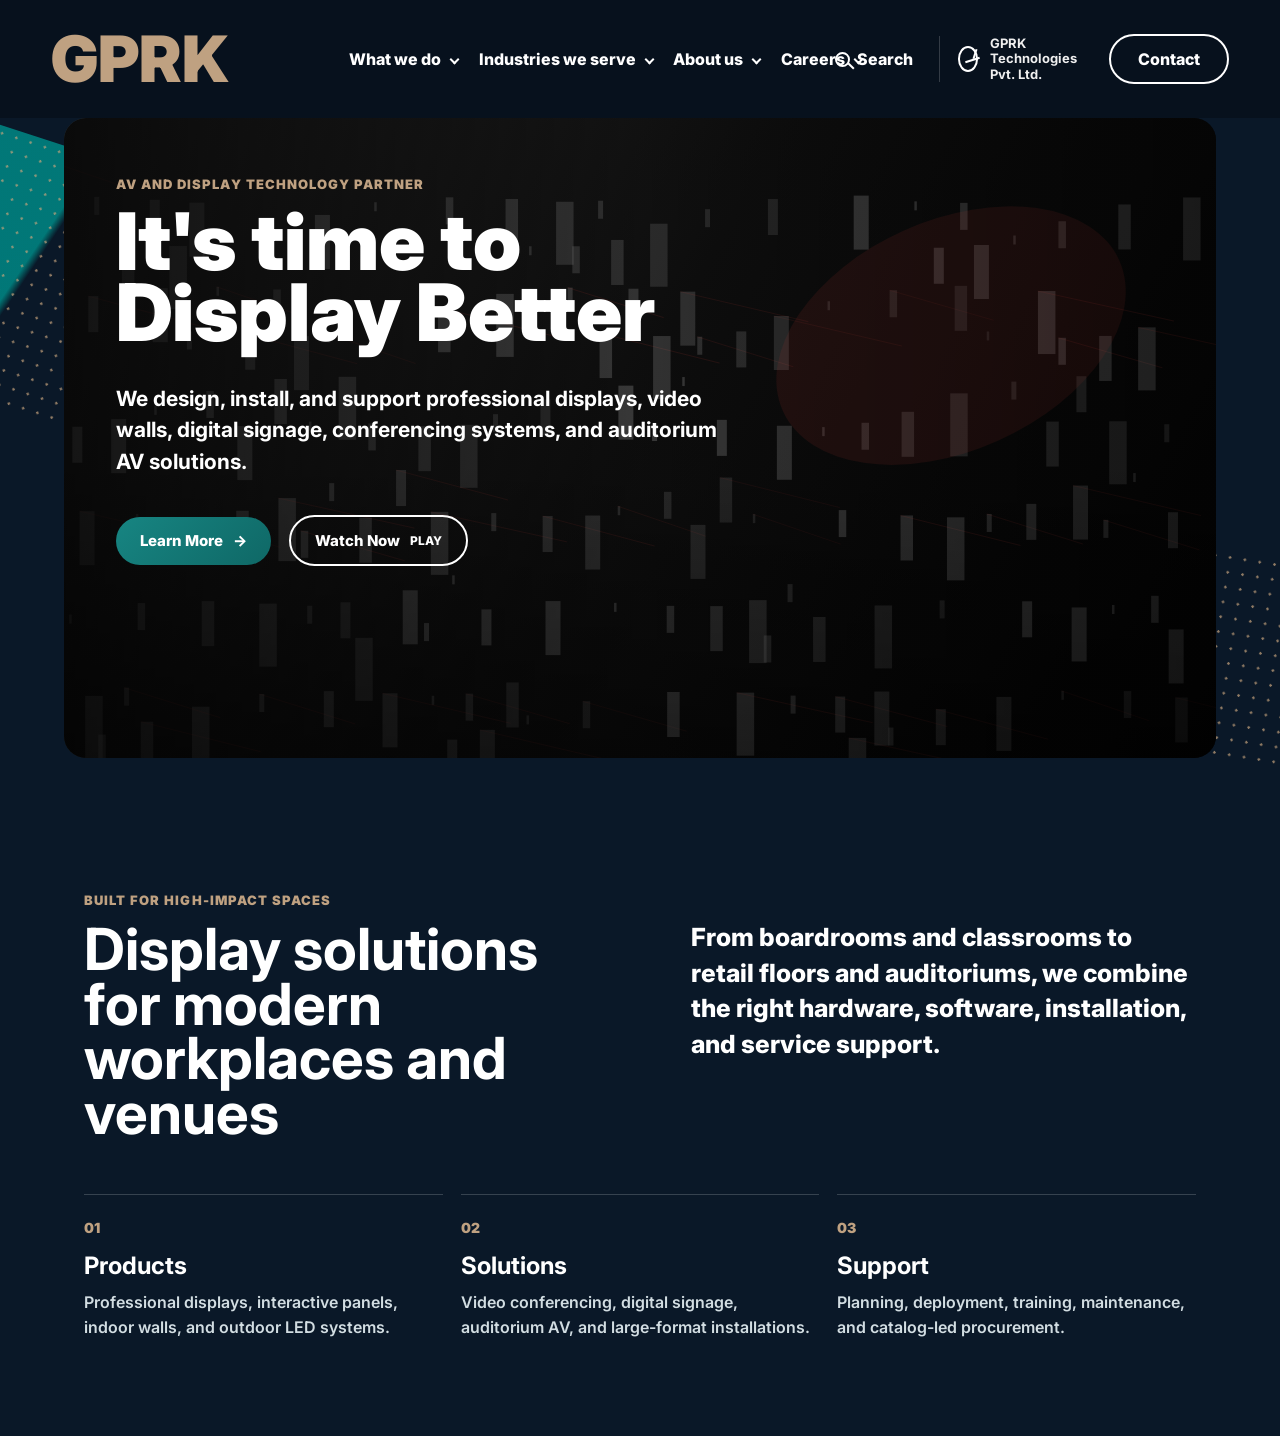
==== commit b5b36b79: "Contact Details added" ====
--- a/index.html
+++ b/index.html
@@ -24,49 +24,49 @@
               <span class="chevron" aria-hidden="true"></span>
             </button>
             <div class="mega-menu" aria-label="What we do menu">
-              <div class="mega-column mega-wide">
-                <p class="menu-heading">Our products</p>
-                <a href="pages/professional-displays.html">
-                  <span class="marker" aria-hidden="true"></span>
-                  Professional Displays
-                </a>
-                <a href="pages/outdoor-video-walls.html">
-                  <span class="marker" aria-hidden="true"></span>
-                  Outdoor Video Walls
-                </a>
-                <a href="pages/indoor-video-walls.html">
-                  <span class="marker" aria-hidden="true"></span>
-                  Indoor Video Walls
-                </a>
-                <a href="pages/interactive-display.html">
-                  <span class="marker" aria-hidden="true"></span>
-                  Interactive Display
-                </a>
-              </div>
 
-              <div class="mega-column mega-wide">
-                <p class="menu-heading">Our services</p>
-                <a href="pages/detail.html?slug=video-wall-solution">
-                  <span class="marker" aria-hidden="true"></span>
-                  Video Wall Solution
-                </a>
-                <a href="pages/detail.html?slug=video-conferencing">
-                  <span class="marker" aria-hidden="true"></span>
-                  Video Conferencing
-                </a>
-                <a href="pages/detail.html?slug=digital-signage-display">
-                  <span class="marker" aria-hidden="true"></span>
-                  Digital Signage Display
-                </a>
-                <a href="pages/detail.html?slug=large-format-displays">
-                  <span class="marker" aria-hidden="true"></span>
-                  Large Format Displays
-                </a>
-                <a href="pages/detail.html?slug=auditorium-av-solution">
-                  <span class="marker" aria-hidden="true"></span>
-                  Auditorium AV Solution
-                </a>
-              </div>
+            <div class="mega-column">
+              <p class="menu-heading">OUR PRODUCTS</p>
+              <a href="pages/professional-displays.html">
+                <span class="menu-arrow">›</span>
+                Professional Displays
+              </a>
+              <a href="pages/outdoor-video-walls.html">
+                <span class="menu-arrow">›</span>
+                Outdoor Video Walls
+              </a>
+              <a href="pages/indoor-video-walls.html">
+                <span class="menu-arrow">›</span>
+                Indoor Video Walls
+              </a>
+              <a href="pages/interactive-display.html">
+                <span class="menu-arrow">›</span>
+                Interactive Display
+              </a>
+            </div>
+            <div class="mega-column">
+              <p class="menu-heading">OUR SERVICES</p>
+              <a href="pages/detail.html?slug=video-wall-solution">
+                <span class="menu-arrow">›</span>
+                Video Wall Solution
+              </a>
+              <a href="pages/detail.html?slug=video-conferencing">
+                <span class="menu-arrow">›</span>
+                Video Conferencing
+              </a>
+              <a href="pages/detail.html?slug=digital-signage-display">
+                <span class="menu-arrow">›</span>
+                Digital Signage Display
+              </a>
+              <a href="pages/detail.html?slug=large-format-displays">
+                <span class="menu-arrow">›</span>
+                Large Format Displays
+              </a>
+              <a href="pages/detail.html?slug=auditorium-av-solution">
+                <span class="menu-arrow">›</span>
+                Auditorium AV Solution
+              </a>
+            </div>
             </div>
           </div>
 
@@ -123,7 +123,7 @@
             <span class="orbit" aria-hidden="true"></span>
             <span>GPRK Technologies<br />Pvt. Ltd.</span>
           </div>
-          <a class="contact-button" href="pages/detail.html?slug=contact">Contact</a>
+          <a class="contact-button" href="pages/contact.html">Contact</a>
         </div>
       </header>
 
@@ -153,13 +153,6 @@
               </div>
             </div>
           </div>
-
-          <form class="ask-bar" aria-label="Ask GPRK assistant">
-            <span class="avatar" aria-hidden="true">G</span>
-            <label for="ask-input">Ask GPRK</label>
-            <input id="ask-input" type="search" placeholder="Search products, services, projects" />
-            <button type="submit" aria-label="Submit search">Go</button>
-          </form>
         </section>
 
         <section class="intro" id="services" aria-labelledby="intro-title">
@@ -192,8 +185,6 @@
         </section>
       </main>
 
-      <button class="cookie-button" type="button" aria-label="Cookie settings">C</button>
-      <button class="access-button" type="button" aria-label="Accessibility options">A</button>
     </div>
 
     <script src="script.js"></script>
--- a/styles.css
+++ b/styles.css
@@ -44,14 +44,26 @@
 
 .topbar {
   align-items: center;
+
   background: var(--blue-deep);
-  display: grid;
-  gap: 28px;
-  grid-template-columns: minmax(120px, 0.8fr) auto minmax(300px, 1fr);
-  min-height: 156px;
-  padding: 28px clamp(28px, 4vw, 78px);
+
+  display: grid;
+
+  gap: 22px;
+
+  grid-template-columns:
+    minmax(120px, 0.8fr)
+    auto
+    minmax(300px, 1fr);
+
+  min-height: 118px;
+
+  padding: 18px clamp(24px, 4vw, 60px);
+
   position: sticky;
+
   top: 0;
+
   z-index: 60;
 }
 
@@ -154,25 +166,37 @@
 }
 
 .mega-menu {
-  border-radius: 0 0 18px 18px;
-  display: grid;
-  gap: 44px;
-  grid-template-columns: minmax(220px, 1fr) minmax(260px, 1fr) minmax(220px, 0.74fr);
+  background: #102236;
+  border-radius: 18px;
+  border: 1px solid rgba(255,255,255,0.06);
+  box-shadow: 0 24px 60px rgba(0,0,0,0.45);
+  display: grid;
+  grid-template-columns: repeat(2, 260px);
+  gap: 55px;
+  padding: 34px 42px;
+  position: absolute;
+  top: 100%;
   left: 50%;
-  min-height: 316px;
-  padding: 38px 52px 42px;
   transform: translate(-50%, 8px);
-  width: min(1180px, calc(100vw - 56px));
+  width: fit-content;
+  opacity: 0;
+  visibility: hidden;
+  pointer-events: none;
+  z-index: 100;
 }
 
 .nav-item.is-open .mega-menu {
   transform: translate(-50%, 0);
 }
 
-.mega-column,
+.mega-column {
+  display: flex;
+  flex-direction: column;
+  gap: 18px;
+}
 .compact-menu {
   display: grid;
-  gap: 15px;
+  gap: 10px;
 }
 
 .side-offerings {
@@ -188,19 +212,31 @@
   text-transform: uppercase;
 }
 
+.menu-arrow {
+  color: #b9b9b9;
+  font-size: 20px;
+  font-weight: 700;
+  transition: transform 0.2s ease;
+}
+
 .mega-menu a,
 .dropdown-menu a {
   color: #f4f4f4;
-  font-size: 15px;
-  font-weight: 800;
-  line-height: 1.35;
+  font-size: 16px;
+  font-weight: 700;
+  line-height: 1.4;
   white-space: normal;
 }
-
 .mega-menu a {
+  display: flex;
   align-items: center;
-  display: flex;
-  gap: 10px;
+  gap: 14px;
+
+  transition: all 0.2s ease;
+}
+.mega-menu a:hover {
+  color: white;
+  transform: translateX(5px);
 }
 
 .side-offerings a,
@@ -221,13 +257,14 @@
   color: var(--teal);
 }
 
-.marker {
-  border-left: 9px solid var(--teal);
-  border-top: 4px solid transparent;
-  display: inline-block;
-  height: 0;
-  transform: rotate(14deg);
-  width: 0;
+.menu-arrow {
+  color: white;
+  font-size: 20px;
+  font-weight: 700;
+  transition: transform 0.2s ease;
+}
+.mega-menu a:hover .menu-arrow {
+  transform: translateX(3px);
 }
 
 .dropdown-menu {
@@ -382,7 +419,7 @@
 
 .hero-card {
   border-radius: 22px;
-  height: clamp(420px, 48vw, 468px);
+height: clamp(520px, 56vw, 640px);
   margin: 0 auto;
   max-width: 1440px;
   overflow: hidden;
@@ -408,9 +445,12 @@
 }
 
 .hero-copy {
-  inset: 44px auto auto 42px;
-  max-width: 540px;
   position: absolute;
+
+  inset: 58px auto auto 52px;
+
+  max-width: 700px;
+
   z-index: 2;
 }
 
@@ -427,38 +467,55 @@
 .hero h1 {
   font-size: clamp(56px, 6.2vw, 84px);
   font-weight: 900;
-  letter-spacing: 0;
-  line-height: 0.94;
-  margin: 0 0 66px;
+  line-height: 0.9;
+  margin: 0 0 34px;
 }
 
 .hero-text {
   color: #fff;
-  font-size: clamp(18px, 1.5vw, 22px);
-  font-weight: 800;
-  line-height: 1.26;
-  margin: 0;
-  max-width: 430px;
+
+  font-size: 21px;
+
+  font-weight: 700;
+
+  line-height: 1.5;
+
+  margin-top: 10px;
+
+  max-width: 620px;
 }
 
 .hero-actions {
   display: flex;
-  flex-wrap: wrap;
-  gap: 40px;
-  margin-top: 18px;
+
+  align-items: center;
+
+  gap: 18px;
+
+  margin-top: 38px;
 }
 
 .primary-cta,
 .secondary-cta {
+  display: inline-flex;
+
   align-items: center;
+
+  justify-content: center;
+
+  gap: 10px;
+
+  padding: 14px 24px;
+
   border-radius: 999px;
-  display: inline-flex;
-  font-size: 16px;
-  font-weight: 900;
-  gap: 12px;
-  justify-content: center;
-  min-height: 43px;
-  padding: 10px 18px;
+
+  font-size: 15px;
+
+  font-weight: 800;
+
+  white-space: nowrap;
+
+  min-height: 48px;
 }
 
 .primary-cta {
@@ -474,22 +531,6 @@
 .secondary-cta span {
   font-size: 12px;
   text-transform: uppercase;
-}
-
-.ask-bar {
-  align-items: center;
-  background: var(--blue-deep);
-  border: 1px solid rgba(255, 255, 255, 0.72);
-  border-radius: 999px;
-  display: grid;
-  gap: 12px;
-  grid-template-columns: 52px auto minmax(160px, 1fr) 48px;
-  margin: 40px auto 0;
-  max-width: 740px;
-  min-height: 61px;
-  padding: 4px 12px 4px 4px;
-  position: relative;
-  z-index: 2;
 }
 
 .avatar {
@@ -504,40 +545,6 @@
   width: 52px;
 }
 
-.ask-bar label {
-  font-size: 22px;
-  font-weight: 900;
-  white-space: nowrap;
-}
-
-.ask-bar input {
-  background: transparent;
-  border: 0;
-  color: #fff;
-  min-width: 0;
-  outline: 0;
-}
-
-.ask-bar input::placeholder {
-  color: transparent;
-}
-
-.ask-bar button {
-  background: transparent;
-  border: 1px solid rgba(255, 255, 255, 0.26);
-  border-radius: 999px;
-  color: #d7d7d7;
-  cursor: pointer;
-  font-size: 13px;
-  font-weight: 900;
-  line-height: 1;
-  min-height: 34px;
-}
-
-.ask-bar.pulse {
-  box-shadow: 0 0 0 5px rgba(23, 133, 130, 0.2);
-}
-
 .intro {
   align-items: start;
   display: grid;
@@ -595,33 +602,6 @@
   font-weight: 600;
   line-height: 1.55;
   margin: 0;
-}
-
-.cookie-button,
-.access-button {
-  align-items: center;
-  border: 1px solid rgba(255, 255, 255, 0.4);
-  border-radius: 50%;
-  bottom: 24px;
-  color: #fff;
-  cursor: pointer;
-  display: inline-flex;
-  font-size: 25px;
-  height: 52px;
-  justify-content: center;
-  position: fixed;
-  width: 52px;
-  z-index: 5;
-}
-
-.cookie-button {
-  background: var(--teal);
-  left: 20px;
-}
-
-.access-button {
-  background: var(--red);
-  right: 20px;
 }
 
 .detail-body {
@@ -1417,20 +1397,6 @@
   .hero-actions {
     gap: 14px;
   }
-
-  .ask-bar {
-    grid-template-columns: 48px 1fr 42px;
-    margin-top: 26px;
-  }
-
-  .ask-bar input {
-    display: none;
-  }
-
-  .ask-bar label {
-    font-size: 19px;
-  }
-
   .intro,
   .capabilities,
   .detail-grid,
@@ -1500,3 +1466,278 @@
     transform: none;
   }
 }
+/* ----------------------------------CONTACT PAGE---------------------------------------------------------- */
+
+.contact-body {
+  background:
+    radial-gradient(circle at top right, rgba(23,133,130,0.18), transparent 22%),
+    linear-gradient(135deg, #07111d, #0a1828);
+
+  min-height: 100vh;
+}
+
+.contact-page {
+  max-width: 1400px;
+
+  margin: 0 auto;
+
+  padding:
+    clamp(50px, 7vw, 100px)
+    clamp(24px, 5vw, 70px)
+    120px;
+}
+
+.contact-grid {
+  display: grid;
+
+  grid-template-columns:
+    minmax(320px, 0.9fr)
+    minmax(420px, 1fr);
+
+  gap: 70px;
+
+  align-items: start;
+}
+
+.contact-info h1 {
+  font-size: clamp(52px, 6vw, 86px);
+
+  line-height: 0.92;
+
+  margin: 12px 0 30px;
+
+  max-width: 620px;
+}
+
+.contact-lede {
+  color: #d4dde4;
+
+  font-size: 20px;
+
+  line-height: 1.7;
+
+  max-width: 560px;
+
+  margin-bottom: 46px;
+}
+
+.contact-cards {
+  display: grid;
+
+  gap: 18px;
+
+  margin-bottom: 40px;
+}
+
+.contact-cards article {
+  background: rgba(255,255,255,0.03);
+
+  border: 1px solid rgba(255,255,255,0.08);
+
+  border-radius: 18px;
+
+  padding: 24px;
+
+  transition:
+    transform 0.25s ease,
+    border-color 0.25s ease,
+    background 0.25s ease;
+}
+
+.contact-cards article:hover {
+  transform: translateY(-4px);
+
+  border-color: rgba(23,133,130,0.55);
+
+  background: rgba(255,255,255,0.05);
+}
+
+.contact-cards span {
+  color: #bfa181;
+
+  font-size: 13px;
+
+  font-weight: 800;
+
+  text-transform: uppercase;
+
+  letter-spacing: 0.08em;
+}
+
+.contact-cards h3 {
+  font-size: 24px;
+
+  margin: 12px 0 10px;
+}
+
+.contact-cards p {
+  color: #c5d0d7;
+
+  line-height: 1.6;
+
+  margin: 0;
+}
+
+.trust-points {
+  display: grid;
+
+  gap: 14px;
+
+  color: #e7f0f5;
+
+  font-weight: 600;
+
+  margin-top: 30px;
+}
+
+.contact-form-wrapper {
+  background:
+    linear-gradient(
+      135deg,
+      rgba(255,255,255,0.04),
+      rgba(255,255,255,0.02)
+    );
+
+  border: 1px solid rgba(255,255,255,0.08);
+
+  border-radius: 28px;
+
+  padding: clamp(28px, 4vw, 46px);
+
+  backdrop-filter: blur(12px);
+
+  box-shadow:
+    0 20px 60px rgba(0,0,0,0.45),
+    0 0 0 1px rgba(255,255,255,0.03);
+}
+
+.contact-form {
+  display: grid;
+
+  gap: 20px;
+}
+
+.form-row {
+  display: grid;
+
+  grid-template-columns: 1fr 1fr;
+
+  gap: 18px;
+}
+
+.contact-form input,
+.contact-form textarea,
+.contact-form select {
+  width: 100%;
+
+  background: rgba(255,255,255,0.03);
+
+  border: 1px solid rgba(255,255,255,0.08);
+
+  border-radius: 16px;
+
+  color: white;
+
+  font-size: 16px;
+
+  padding: 18px 20px;
+
+  outline: none;
+
+  transition:
+    border-color 0.2s ease,
+    background 0.2s ease,
+    box-shadow 0.2s ease;
+}
+
+.contact-form textarea {
+  resize: vertical;
+
+  min-height: 160px;
+}
+
+.contact-form input:focus,
+.contact-form textarea:focus,
+.contact-form select:focus {
+  border-color: rgba(23,133,130,0.8);
+
+  background: rgba(255,255,255,0.05);
+
+  box-shadow:
+    0 0 0 4px rgba(23,133,130,0.15);
+}
+
+.contact-form input::placeholder,
+.contact-form textarea::placeholder {
+  color: #b8c5ce;
+}
+
+.checkbox-row {
+  display: flex;
+
+  align-items: flex-start;
+
+  gap: 12px;
+
+  color: #d6dde3;
+
+  font-size: 14px;
+
+  line-height: 1.5;
+}
+
+.checkbox-row input {
+  margin-top: 4px;
+
+  width: 18px;
+
+  height: 18px;
+}
+
+.contact-submit {
+  background:
+    linear-gradient(
+      135deg,
+      #178582,
+      #0f6866
+    );
+
+  border: 0;
+
+  border-radius: 999px;
+
+  color: white;
+
+  cursor: pointer;
+
+  font-size: 16px;
+
+  font-weight: 800;
+
+  min-height: 58px;
+
+  padding: 14px 30px;
+
+  transition:
+    transform 0.2s ease,
+    box-shadow 0.2s ease;
+}
+
+.contact-submit:hover {
+  transform: translateY(-2px);
+
+  box-shadow:
+    0 12px 28px rgba(23,133,130,0.35);
+}
+
+@media (max-width: 980px) {
+
+  .contact-grid {
+    grid-template-columns: 1fr;
+  }
+
+  .form-row {
+    grid-template-columns: 1fr;
+  }
+
+}
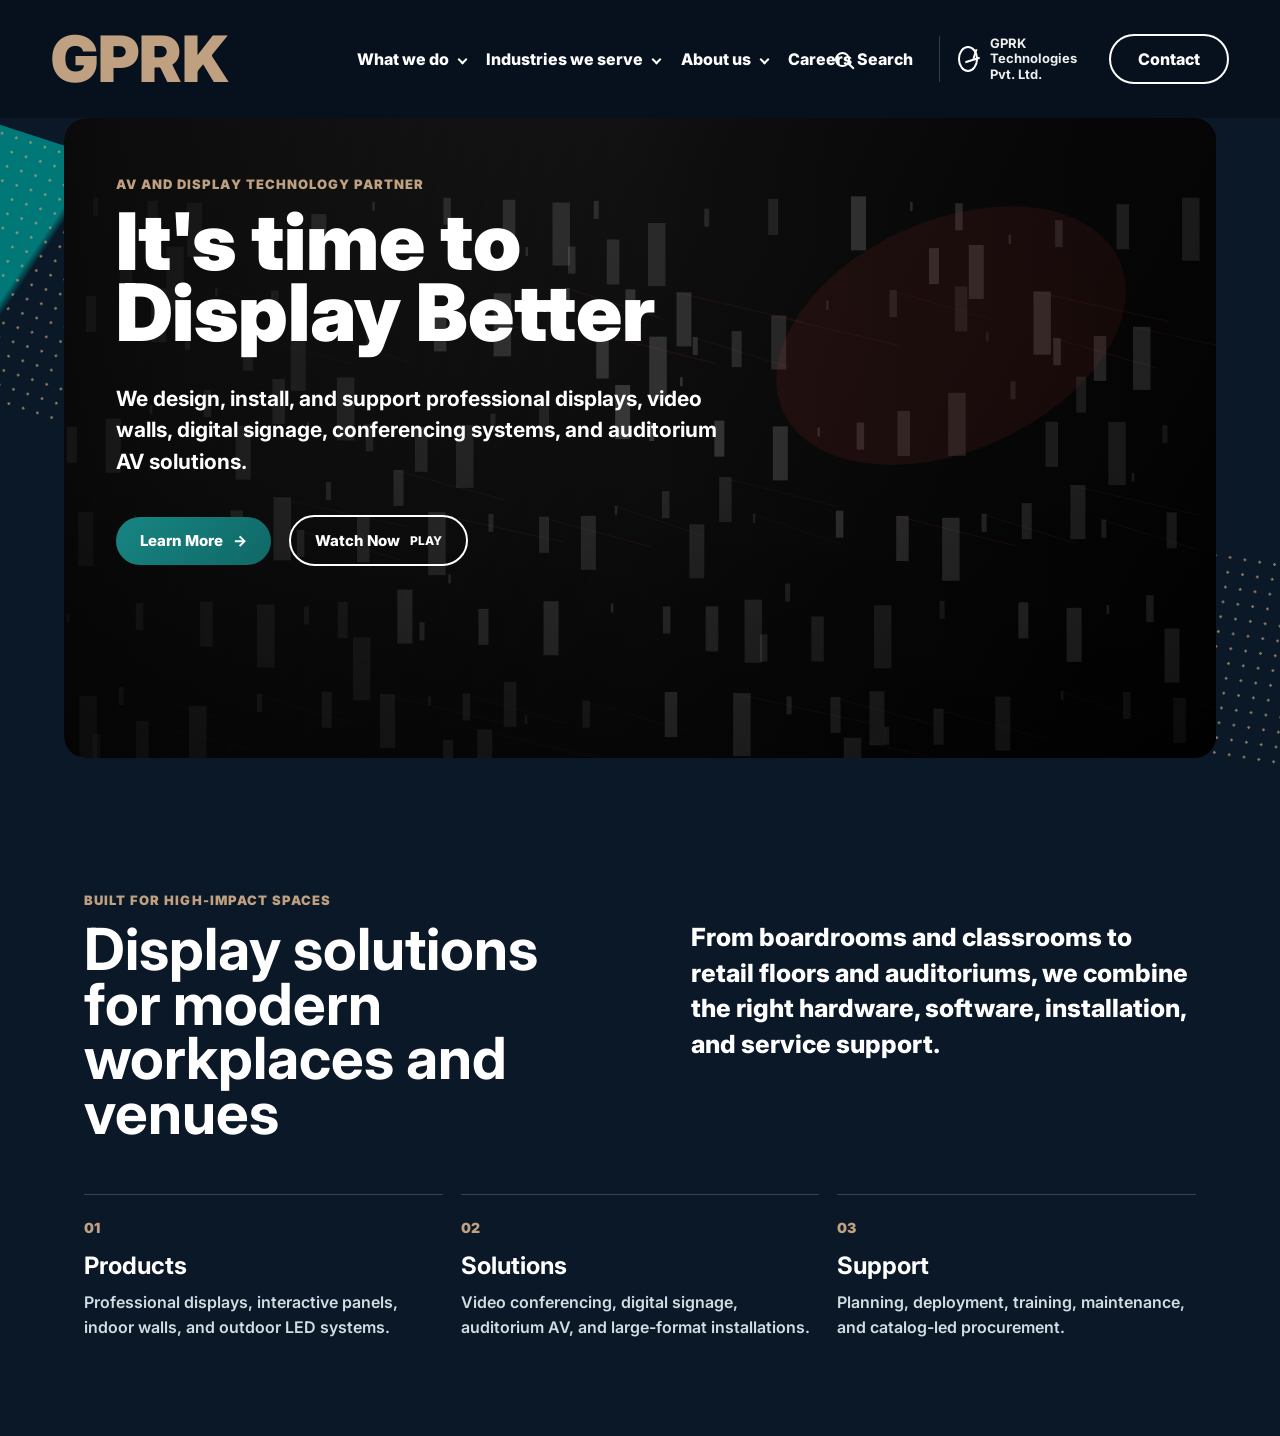
==== commit 4f8bf590: "Debugging" ====
--- a/index.html
+++ b/index.html
@@ -14,118 +14,8 @@
   </head>
   <body>
     <div class="site-shell">
-      <header class="topbar" aria-label="Main navigation">
-        <a class="brand" href="index.html" aria-label="GPRK home">GPRK</a>
-
-        <nav class="main-nav" aria-label="Primary">
-          <div class="nav-item">
-            <button class="nav-toggle" type="button" aria-expanded="false">
-              What we do
-              <span class="chevron" aria-hidden="true"></span>
-            </button>
-            <div class="mega-menu" aria-label="What we do menu">
-
-            <div class="mega-column">
-              <p class="menu-heading">OUR PRODUCTS</p>
-              <a href="pages/professional-displays.html">
-                <span class="menu-arrow">›</span>
-                Professional Displays
-              </a>
-              <a href="pages/outdoor-video-walls.html">
-                <span class="menu-arrow">›</span>
-                Outdoor Video Walls
-              </a>
-              <a href="pages/indoor-video-walls.html">
-                <span class="menu-arrow">›</span>
-                Indoor Video Walls
-              </a>
-              <a href="pages/interactive-display.html">
-                <span class="menu-arrow">›</span>
-                Interactive Display
-              </a>
-            </div>
-            <div class="mega-column">
-              <p class="menu-heading">OUR SERVICES</p>
-              <a href="pages/detail.html?slug=video-wall-solution">
-                <span class="menu-arrow">›</span>
-                Video Wall Solution
-              </a>
-              <a href="pages/detail.html?slug=video-conferencing">
-                <span class="menu-arrow">›</span>
-                Video Conferencing
-              </a>
-              <a href="pages/detail.html?slug=digital-signage-display">
-                <span class="menu-arrow">›</span>
-                Digital Signage Display
-              </a>
-              <a href="pages/detail.html?slug=large-format-displays">
-                <span class="menu-arrow">›</span>
-                Large Format Displays
-              </a>
-              <a href="pages/detail.html?slug=auditorium-av-solution">
-                <span class="menu-arrow">›</span>
-                Auditorium AV Solution
-              </a>
-            </div>
-            </div>
-          </div>
-
-          <div class="nav-item">
-            <button class="nav-toggle" type="button" aria-expanded="false">
-              Industries we serve
-              <span class="chevron" aria-hidden="true"></span>
-            </button>
-            <div class="dropdown-menu compact-menu" aria-label="Industries menu">
-              <a href="pages/detail.html?slug=corporate">Corporate</a>
-              <a href="pages/detail.html?slug=education">Education</a>
-              <a href="pages/detail.html?slug=retail">Retail</a>
-              <a href="pages/detail.html?slug=healthcare">Healthcare</a>
-              <a href="pages/detail.html?slug=hospitality">Hospitality</a>
-              <a href="pages/detail.html?slug=public-sector">Public Sector</a>
-            </div>
-          </div>
-
-          <div class="nav-item">
-            <button class="nav-toggle" type="button" aria-expanded="false">
-              About us
-              <span class="chevron" aria-hidden="true"></span>
-            </button>
-            <div class="dropdown-menu about-menu" aria-label="About menu">
-              <a href="pages/detail.html?slug=company">Company</a>
-              <a href="pages/detail.html?slug=partners">Partners</a>
-              <a href="pages/detail.html?slug=investors">Investors</a>
-              <a href="pages/detail.html?slug=insights">Insights</a>
-              <a href="pages/detail.html?slug=brand">Brand</a>
-              <a href="pages/detail.html?slug=esg">Environment, Sustainability and Governance</a>
-              <a href="pages/detail.html?slug=newsroom">Newsroom</a>
-              <a href="pages/detail.html?slug=diversity-inclusion">Diversity, Equity and Inclusion</a>
-            </div>
-          </div>
-
-          <div class="nav-item">
-            <button class="nav-toggle" type="button" aria-expanded="false">
-              Careers
-              <span class="chevron" aria-hidden="true"></span>
-            </button>
-            <div class="dropdown-menu compact-menu" aria-label="Careers menu">
-              <a href="pages/detail.html?slug=careers">Open Roles</a>
-              <a href="pages/detail.html?slug=life-at-gprk">Life at GPRK</a>
-            </div>
-          </div>
-        </nav>
-
-        <div class="top-actions">
-          <button class="search-button" type="button" aria-label="Search">
-            <span aria-hidden="true"></span>
-            Search
-          </button>
-          <div class="group-mark" aria-label="A GPRK Technologies Pvt. Ltd.">
-            <span class="orbit" aria-hidden="true"></span>
-            <span>GPRK Technologies<br />Pvt. Ltd.</span>
-          </div>
-          <a class="contact-button" href="pages/contact.html">Contact</a>
-        </div>
-      </header>
+      <div id="site-header"></div>
+      <script src="site-header.js"></script>
 
       <main>
         <section class="hero" aria-labelledby="hero-title">
--- a/styles.css
+++ b/styles.css
@@ -106,6 +106,54 @@
   min-height: 44px;
   padding: 10px 0;
   position: relative;
+}
+
+.nav-link {
+  align-items: center;
+
+  color: #fff;
+
+  display: inline-flex;
+
+  font-size: 16px;
+
+  font-weight: 800;
+
+  min-height: 38px;
+
+  padding: 6px 0;
+
+  position: relative;
+
+  transition: color 0.2s ease;
+}
+
+.nav-link::after {
+  background: var(--red);
+
+  bottom: 0;
+
+  content: "";
+
+  height: 2px;
+
+  left: 0;
+
+  opacity: 0;
+
+  position: absolute;
+
+  transition: opacity 160ms ease;
+
+  width: 100%;
+}
+
+.nav-link:hover {
+  color: var(--gold);
+}
+
+.nav-link:hover::after {
+  opacity: 1;
 }
 
 .nav-toggle::after {
@@ -240,16 +288,31 @@
 }
 
 .side-offerings a,
-.compact-menu a {
-  color: #d6dde3;
-  position: relative;
-}
-
-.side-offerings a::before,
-.compact-menu a::before {
-  color: #d6dde3;
-  content: ">";
-  margin-right: 9px;
+.compact-menu a,
+.about-menu a {
+  display: flex;
+
+  align-items: center;
+
+  gap: 14px;
+
+  color: #ffffff;
+
+  font-size: 16px;
+
+  font-weight: 700;
+
+  line-height: 1.4;
+
+  transition:
+    transform 0.2s ease,
+    color 0.2s ease;
+}
+
+.side-offerings a:hover,
+.compact-menu a:hover,
+.about-menu a:hover {
+  transform: translateX(5px);
 }
 
 .mega-menu a:hover,
@@ -290,11 +353,25 @@
 }
 
 .about-menu a {
-  color: #fff;
+  display: flex;
+
+  align-items: center;
+
+  gap: 14px;
+
+  color: #ffffff;
+
   font-size: 16px;
-  font-weight: 900;
-  line-height: 1.22;
-}
+
+  font-weight: 700;
+
+  line-height: 1.4;
+
+  transition:
+    transform 0.2s ease,
+    color 0.2s ease;
+}
+
 
 .top-actions {
   align-items: center;
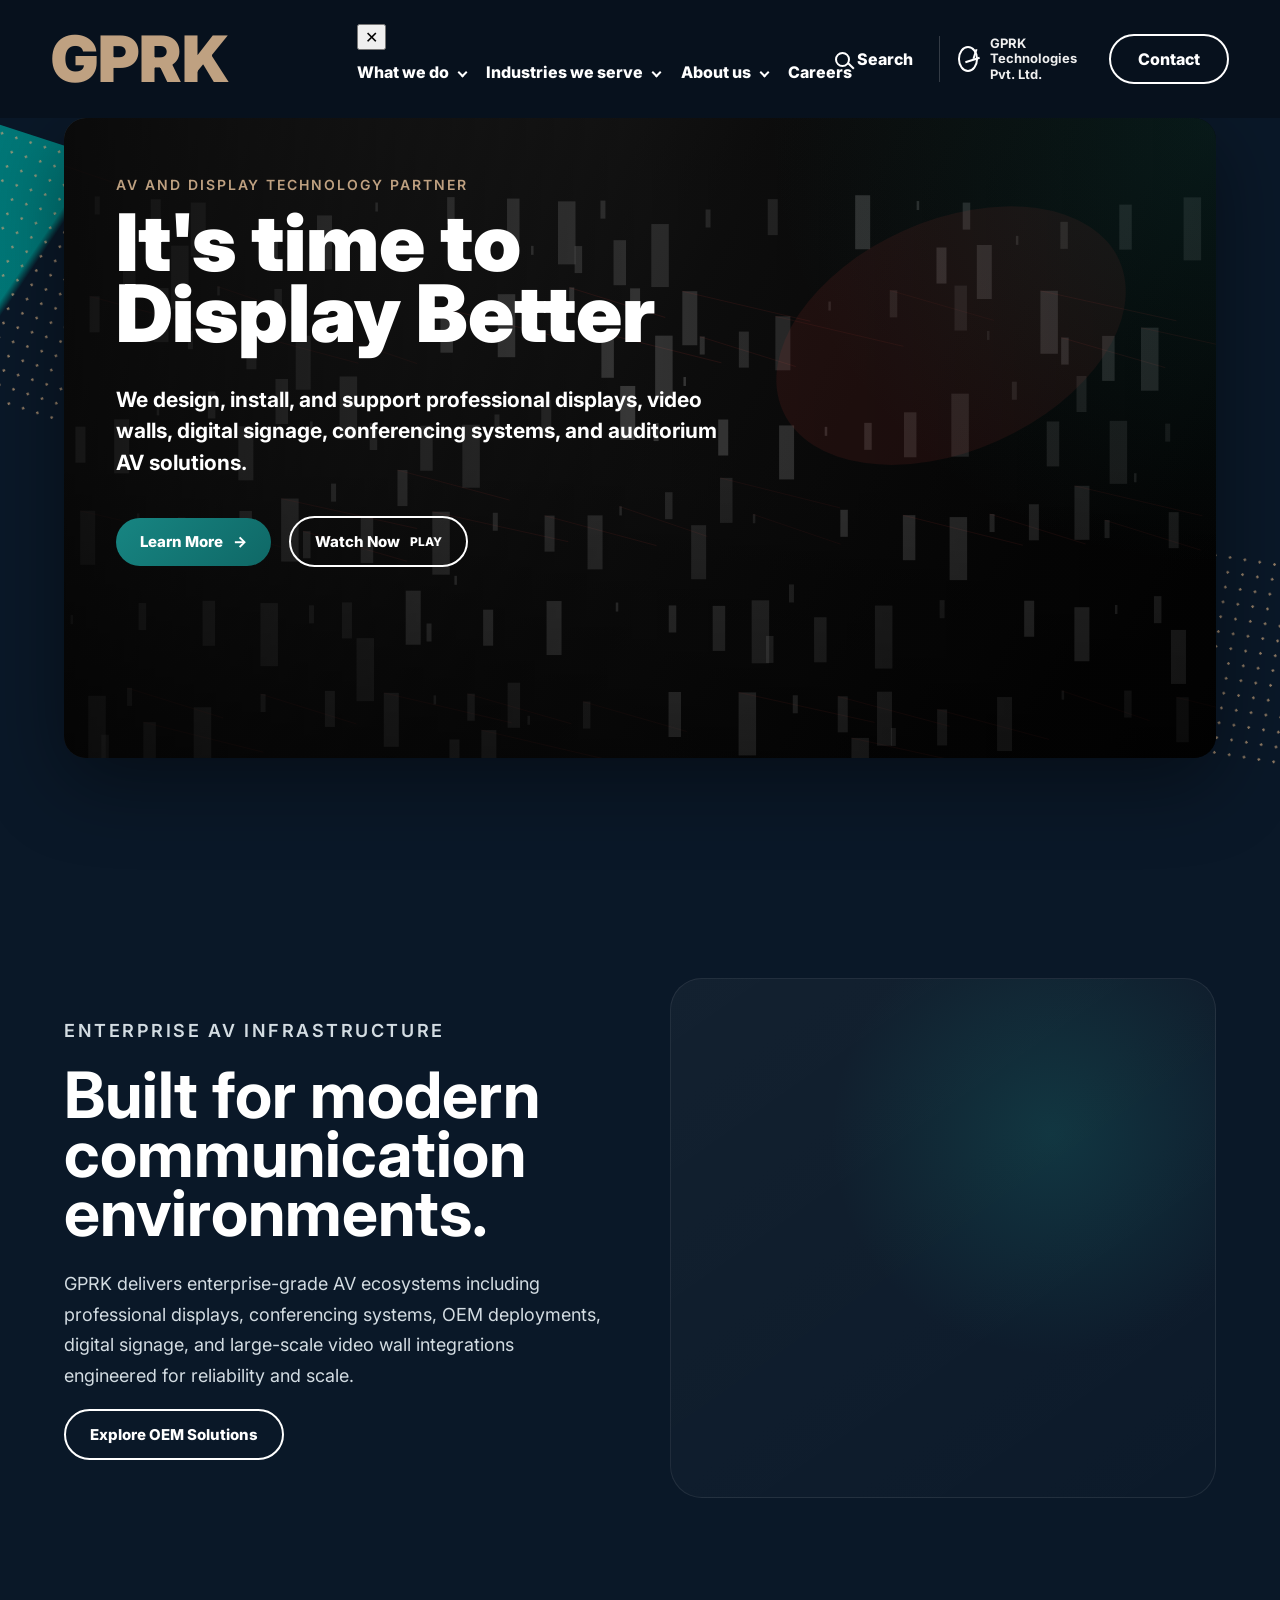
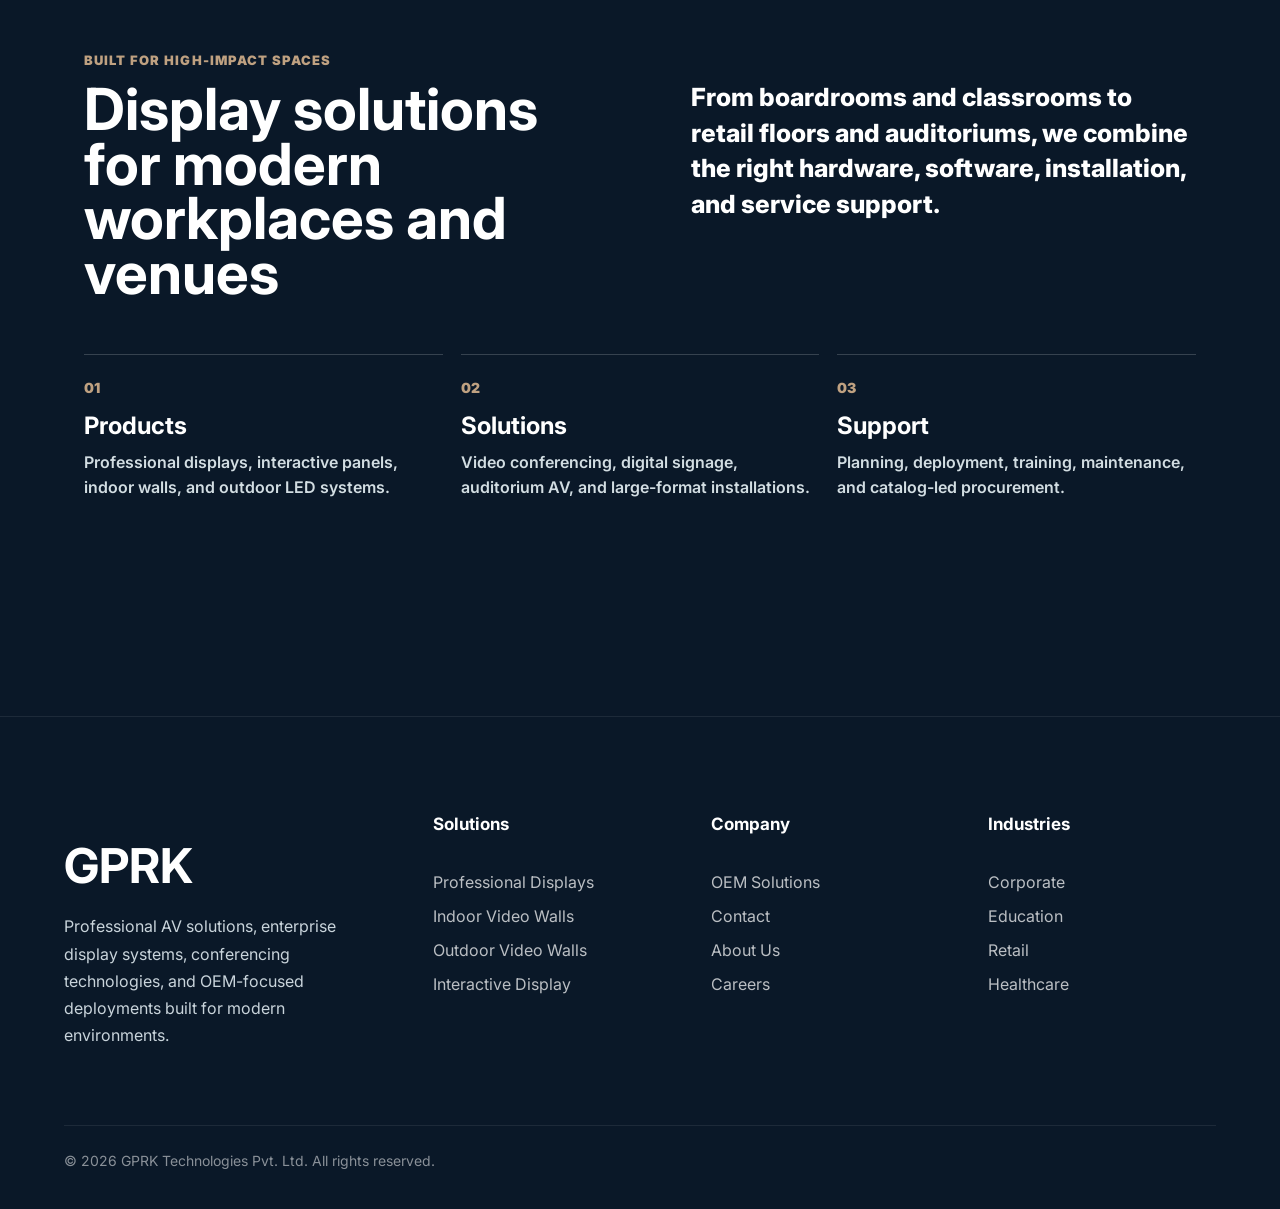
==== commit 9b92f932: "Mobile phone Optimization 2.0" ====
--- a/index.html
+++ b/index.html
@@ -44,6 +44,38 @@
             </div>
           </div>
         </section>
+        <section class="story-section">
+
+          <div class="story-copy">
+
+            <p class="eyebrow">
+              Enterprise AV Infrastructure
+            </p>
+
+            <h2>
+              Built for modern communication environments.
+            </h2>
+
+            <p>
+              GPRK delivers enterprise-grade AV ecosystems including
+              professional displays, conferencing systems, OEM deployments,
+              digital signage, and large-scale video wall integrations
+              engineered for reliability and scale.
+            </p>
+
+            <a href="/oem" class="secondary-cta">
+              Explore OEM Solutions
+            </a>
+
+          </div>
+
+          <div class="story-visual">
+
+            <div class="story-glow"></div>
+
+          </div>
+
+        </section>
 
         <section class="intro" id="services" aria-labelledby="intro-title">
           <div>
@@ -78,5 +110,65 @@
     </div>
 
     <script src="script.js"></script>
+    <footer class="site-footer">
+
+      <div class="footer-grid">
+
+        <div class="footer-brand">
+
+          <h2>GPRK</h2>
+
+          <p>
+            Professional AV solutions, enterprise display systems,
+            conferencing technologies, and OEM-focused deployments
+            built for modern environments.
+          </p>
+
+        </div>
+
+        <div class="footer-column">
+
+          <h3>Solutions</h3>
+
+          <a href="/professional-displays">Professional Displays</a>
+          <a href="/indoor-video-walls">Indoor Video Walls</a>
+          <a href="/outdoor-video-walls">Outdoor Video Walls</a>
+          <a href="/interactive-display">Interactive Display</a>
+
+        </div>
+
+        <div class="footer-column">
+
+          <h3>Company</h3>
+
+          <a href="/oem">OEM Solutions</a>
+          <a href="/contact">Contact</a>
+          <a href="/detail.html?slug=company">About Us</a>
+          <a href="/detail.html?slug=careers">Careers</a>
+
+        </div>
+
+        <div class="footer-column">
+
+          <h3>Industries</h3>
+
+          <a href="/detail.html?slug=corporate">Corporate</a>
+          <a href="/detail.html?slug=education">Education</a>
+          <a href="/detail.html?slug=retail">Retail</a>
+          <a href="/detail.html?slug=healthcare">Healthcare</a>
+
+        </div>
+
+      </div>
+
+      <div class="footer-bottom">
+
+        <p>
+          © 2026 GPRK Technologies Pvt. Ltd. All rights reserved.
+        </p>
+
+      </div>
+
+    </footer>    
   </body>
 </html>
--- a/styles.css
+++ b/styles.css
@@ -496,12 +496,32 @@
 
 .hero-card {
   border-radius: 22px;
-height: clamp(520px, 56vw, 640px);
+  height: clamp(520px, 56vw, 640px);
   margin: 0 auto;
   max-width: 1440px;
   overflow: hidden;
   position: relative;
-  z-index: 2;
+  z-index: 2;position: relative;
+  box-shadow: 0 24px 80px rgba(0,0,0,0.42);
+}
+
+.hero-card::before {
+  content: "";
+
+  position: absolute;
+
+  inset: 0;
+
+  background:
+    radial-gradient(
+      circle at top right,
+      rgba(23,133,130,0.16),
+      transparent 34%
+    );
+
+  pointer-events: none;
+
+  z-index: 1;
 }
 
 #heroCanvas {
@@ -551,7 +571,7 @@
 .hero-text {
   color: #fff;
 
-  font-size: 21px;
+  font-size: clamp(18px, 1.8vw, 21px);
 
   font-weight: 700;
 
@@ -1448,32 +1468,6 @@
     display: none;
   }
 
-  .hero {
-    min-height: 690px;
-    padding-inline: 16px;
-  }
-
-  .hero-card {
-    border-radius: 16px;
-    height: 520px;
-  }
-
-  .hero-copy {
-    inset: 30px 24px auto;
-  }
-
-  .hero h1 {
-    font-size: clamp(46px, 15vw, 64px);
-    margin-bottom: 70px;
-  }
-
-  .hero-text {
-    font-size: 17px;
-  }
-
-  .hero-actions {
-    gap: 14px;
-  }
   .intro,
   .capabilities,
   .detail-grid,
@@ -1817,4 +1811,920 @@
     grid-template-columns: 1fr;
   }
 
+}
+
+
+/* -----------------------------------------------OEM PAGE------------------------------------------------------- */
+
+.oem-body {
+  background:
+    radial-gradient(circle at top right, rgba(23,133,130,0.16), transparent 24%),
+    linear-gradient(135deg, #07111d, #0a1828);
+
+  min-height: 100vh;
+}
+
+.oem-page {
+  max-width: 1320px;
+
+  margin: 0 auto;
+
+  padding:
+    clamp(50px, 7vw, 100px)
+    clamp(24px, 5vw, 70px)
+    120px;
+}
+
+.oem-hero {
+  max-width: 900px;
+
+  margin-bottom: 90px;
+}
+
+.oem-hero h1 {
+  font-size: clamp(58px, 7vw, 96px);
+
+  line-height: 0.92;
+
+  margin: 18px 0 30px;
+}
+
+.oem-lede {
+  color: #d4dde4;
+
+  font-size: 22px;
+
+  line-height: 1.7;
+
+  max-width: 760px;
+}
+
+.oem-capabilities {
+  display: grid;
+
+  grid-template-columns: repeat(3, 1fr);
+
+  gap: 24px;
+
+  margin-bottom: 110px;
+}
+
+.oem-capabilities article {
+  background: rgba(255,255,255,0.03);
+
+  border: 1px solid rgba(255,255,255,0.08);
+
+  border-radius: 22px;
+
+  padding: 34px;
+
+  transition:
+    transform 0.25s ease,
+    border-color 0.25s ease;
+}
+
+.oem-capabilities article:hover {
+  transform: translateY(-6px);
+
+  border-color: rgba(23,133,130,0.5);
+}
+
+.oem-capabilities span {
+  color: #bfa181;
+
+  font-size: 14px;
+
+  font-weight: 800;
+}
+
+.oem-capabilities h3 {
+  font-size: 30px;
+
+  margin: 46px 0 16px;
+}
+
+.oem-capabilities p {
+  color: #c7d2d9;
+
+  line-height: 1.7;
+}
+
+.oem-process {
+  display: grid;
+
+  grid-template-columns:
+    minmax(320px, 0.85fr)
+    minmax(340px, 1fr);
+
+  gap: 60px;
+
+  margin-bottom: 120px;
+}
+
+.process-copy h2 {
+  font-size: clamp(42px, 5vw, 68px);
+
+  line-height: 0.96;
+
+  margin: 18px 0 24px;
+}
+
+.process-copy p:last-child {
+  color: #d2dde3;
+
+  font-size: 18px;
+
+  line-height: 1.7;
+}
+
+.process-grid {
+  display: grid;
+
+  grid-template-columns: repeat(2, 1fr);
+
+  gap: 18px;
+}
+
+.process-grid article {
+  background: #102236;
+
+  border-radius: 18px;
+
+  padding: 28px;
+
+  border: 1px solid rgba(255,255,255,0.08);
+  
+}
+
+.process-grid strong {
+  color: #178582;
+
+  font-size: 14px;
+}
+
+.process-grid h3 {
+  font-size: 26px;
+
+  margin: 30px 0 12px;
+}
+
+.process-grid p {
+  color: #d4dde4;
+
+  line-height: 1.6;
+}
+
+.oem-industries {
+  margin-bottom: 120px;
+}
+
+.oem-industries h2 {
+  font-size: clamp(40px, 5vw, 64px);
+
+  margin: 18px 0 42px;
+}
+
+.industry-grid {
+  display: grid;
+
+  grid-template-columns: repeat(3, 1fr);
+
+  gap: 18px;
+}
+
+.industry-grid article {
+  align-items: center;
+
+  background: rgba(255,255,255,0.03);
+
+  border: 1px solid rgba(255,255,255,0.08);
+
+  border-radius: 18px;
+
+  display: flex;
+
+  font-size: 18px;
+
+  font-weight: 700;
+
+  justify-content: center;
+
+  min-height: 120px;
+
+  transition:
+    transform 0.2s ease,
+    border-color 0.2s ease;
+}
+
+.industry-grid article:hover {
+  transform: translateY(-4px);
+
+  border-color: rgba(191,161,129,0.45);
+}
+
+.oem-cta {
+  align-items: center;
+
+  background:
+    linear-gradient(
+      135deg,
+      rgba(23,133,130,0.15),
+      rgba(255,255,255,0.03)
+    );
+
+  border: 1px solid rgba(255,255,255,0.08);
+
+  border-radius: 28px;
+
+  display: flex;
+
+  justify-content: space-between;
+
+  gap: 30px;
+
+  padding: 50px;
+}
+
+.oem-cta h2 {
+  font-size: clamp(34px, 4vw, 58px);
+
+  line-height: 1;
+
+  margin: 0;
+
+  max-width: 620px;
+}
+
+@media (max-width: 980px) {
+
+  .oem-capabilities,
+  .industry-grid,
+  .oem-process,
+  .process-grid {
+    grid-template-columns: 1fr;
+  }
+
+  .oem-cta {
+    flex-direction: column;
+
+    align-items: flex-start;
+  }
+
+}
+/* ------------------------------------------MOBILE NAVIGATION------------------------------------------------------------ */
+
+.mobile-menu-toggle {
+  display: none;
+
+  align-items: center;
+
+  justify-content: center;
+
+  background: transparent;
+
+  border: 0;
+
+  color: white;
+
+  cursor: pointer;
+
+  font-size: 34px;
+
+  height: 52px;
+
+  width: 52px;
+}
+
+@media (max-width: 980px) {
+
+  .mobile-menu-toggle {
+    display: flex !important;
+
+    align-items: center;
+
+    justify-content: center;
+
+    background: transparent;
+
+    border: 0;
+
+    color: white;
+
+    cursor: pointer;
+
+    font-size: 42px;
+
+    line-height: 1;
+
+    height: 54px;
+
+    width: 54px;
+
+    flex-shrink: 0;
+
+    position: relative;
+
+    z-index: 4000;
+  }
+
+  .hero {
+    min-height: auto;
+
+    padding:
+      10px
+      16px
+      52px;
+  }
+
+  .hero-card {
+    border-radius: 24px;
+
+    min-height: auto;
+
+    padding-bottom: 38px;
+
+    overflow: hidden;
+  }
+
+  .hero-copy {
+    inset: 34px 24px auto;
+  }
+
+  .hero h1 {
+    font-size: clamp(52px, 14vw, 74px);
+
+    line-height: 0.88;
+
+    letter-spacing: -0.05em;
+
+    margin:
+      18px
+      0
+      30px;
+  }
+
+  .hero-text {
+    font-size: 17px;
+
+    line-height: 1.55;
+
+    margin-top: 0;
+
+    max-width: 100%;
+  }
+
+  .hero-actions {
+    display: flex;
+
+    flex-direction: column;
+
+    gap: 14px;
+
+    margin-top: 34px;
+  }
+
+  .primary-cta,
+  .secondary-cta {
+    width: 100%;
+
+    min-height: 54px;
+  }
+
+  .brand {
+  font-size: 48px;
+  line-height: 1;
+  }
+  .topbar {
+    display: flex;
+
+    align-items: center;
+
+    justify-content: space-between;
+
+    min-height: 74px;
+
+    padding: 14px 20px;
+
+    position: relative;
+
+    z-index: 3000;
+  }
+
+  .nav-wrapper {
+    background:
+      linear-gradient(
+        180deg,
+        rgba(7,17,29,0.98),
+        rgba(10,24,40,0.98)
+      );
+    box-shadow:
+      -18px 0 60px rgba(0,0,0,0.45);
+    backdrop-filter: blur(18px);
+    position: fixed;
+    top: 0;
+    right: -100%;
+    width: 82vw;
+    max-width: 360px;
+    height: 100vh;
+    padding: 110px 28px 40px;
+    transition: right 0.3s ease;
+    z-index: 2500;
+  }
+
+  .nav-wrapper.active {
+    right: 0;
+  }
+
+  .main-nav {
+    flex-direction: column;
+
+    align-items: flex-start;
+
+    gap: 24px;
+  }
+
+  .nav-item {
+    width: 100%;
+  }
+
+  .nav-toggle,
+  .nav-link {
+    width: 100%;
+
+    justify-content: space-between;
+
+    font-size: 18px;
+
+    min-height: 52px;
+  }
+
+  .top-actions {
+    display: none !important;
+
+    width: 0 !important;
+
+    overflow: hidden;
+
+    visibility: hidden;
+  }
+
+  /* MOBILE SUBMENUS */
+
+  .mega-menu,
+  .dropdown-menu,
+  .about-menu {
+    display: none;
+
+    position: static;
+
+    width: 100%;
+
+    min-width: unset;
+
+    padding:
+      18px
+      0
+      6px;
+
+    margin-top: 12px;
+
+    background: transparent;
+
+    border: 0;
+
+    box-shadow: none;
+  }
+
+  .nav-item.mobile-open .mega-menu,
+  .nav-item.mobile-open .dropdown-menu,
+  .nav-item.mobile-open .about-menu {
+    max-height: 700px;
+
+    opacity: 1;
+
+    margin-top: 18px;
+  }
+
+  .mega-menu,
+  .dropdown-menu,
+  .about-menu {
+    display: flex;
+
+    flex-direction: column;
+
+    gap: 14px;
+
+    max-height: 0;
+
+    overflow: hidden;
+
+    opacity: 0;
+
+    padding-left: 12px;
+
+    transition:
+      max-height 0.35s ease,
+      opacity 0.25s ease,
+      margin-top 0.25s ease;
+
+    margin-top: 0;
+  }
+
+  .mega-menu a,
+  .dropdown-menu a,
+  .about-menu a {
+    color: rgba(255,255,255,0.82);
+
+    font-size: 16px;
+
+    font-weight: 500;
+
+    padding-left: 12px;
+  }
+
+  .mega-menu a:hover,
+  .dropdown-menu a:hover,
+  .about-menu a:hover {
+    color: #bfa181;
+  }
+
+  /* MOBILE CLOSE */
+
+  .mobile-close {
+    align-items: center;
+
+    background: transparent;
+
+    border: 0;
+
+    color: white;
+
+    cursor: pointer;
+
+    display: flex;
+
+    font-size: 34px;
+
+    height: 54px;
+
+    justify-content: center;
+
+    position: absolute;
+
+    right: 18px;
+
+    top: 18px;
+
+    width: 54px;
+  }
+
+    /* MOBILE CHEVRON */
+
+  .nav-toggle .chevron {
+    transition: transform 0.3s ease;
+  }
+
+  .nav-item.mobile-open .chevron {
+    transform: rotate(180deg);
+  }
+
+    /* MOBILE SPACING SYSTEM */
+
+  section {
+    margin-bottom: 72px;
+  }
+
+  section::after {
+    content: "";
+
+    position: absolute;
+
+    left: 0;
+
+    bottom: -36px;
+
+    width: 100%;
+
+    height: 1px;
+
+    background:
+      linear-gradient(
+        90deg,
+        transparent,
+        rgba(255,255,255,0.06),
+        transparent
+      );
+  }
+
+  .hero-card,
+  .oem-capabilities article,
+  .process-grid article,
+  .industry-grid article,
+  .contact-form,
+  .contact-info {
+    border-radius: 22px;
+    backdrop-filter: blur(10px);
+    box-shadow:
+      0 10px 30px rgba(0,0,0,0.22);
+  }
+
+  .oem-capabilities article,
+  .process-grid article,
+  .contact-form {
+    padding: 24px;
+  }
+
+  .primary-cta,
+  .secondary-cta,
+  .contact-button {
+    border-radius: 999px;
+
+    font-size: 15px;
+
+    min-height: 52px;
+
+    padding-inline: 24px;
+  }
+
+  .contact-grid {
+    gap: 42px;
+  }
+
+  .contact-form {
+    padding: 22px;
+  }
+
+  .contact-form input,
+  .contact-form textarea,
+  .contact-form select {
+    min-height: 56px;
+
+    font-size: 16px;
+  }
+
+  .contact-form textarea {
+    min-height: 140px;
+  }
+  /* MOBILE TYPOGRAPHY */
+
+  h2 {
+    line-height: 0.96;
+  }
+
+  p {
+    line-height: 1.6;
+  }
+  /* OEM MOBILE DENSITY */
+
+  .oem-capabilities,
+  .process-grid,
+  .industry-grid {
+    gap: 16px;
+  }
+  /* MOBILE FOOTER */
+
+  .site-footer {
+    margin-top: 90px;
+
+    padding:
+      60px
+      20px
+      32px;
+  }
+
+  .footer-grid {
+    grid-template-columns: 1fr;
+
+    gap: 42px;
+  }
+
+  .footer-brand h2 {
+    font-size: 42px;
+  }
+
+  .footer-column h3 {
+    margin-bottom: 18px;
+  }
+
+  .story-section {
+    grid-template-columns: 1fr;
+
+    gap: 40px;
+
+    padding:
+      70px
+      20px;
+  }
+
+  .story-visual {
+    height: 320px;
+  }
+
+  .story-copy h2 {
+    font-size: clamp(40px, 12vw, 64px);
+  }
+}
+
+.mobile-overlay {
+  background: rgba(0,0,0,0.45);
+
+  backdrop-filter: blur(3px);
+
+  position: fixed;
+
+  inset: 0;
+
+  opacity: 0;
+
+  pointer-events: none;
+
+  transition: opacity 0.3s ease;
+
+  z-index: 2400;
+}
+
+.mobile-overlay.active {
+  opacity: 1;
+
+  pointer-events: auto;
+}
+body.menu-open {
+  overflow: hidden;
+}
+
+/* FOOTER */
+
+.site-footer {
+  border-top: 1px solid rgba(255,255,255,0.08);
+
+  margin-top: 120px;
+
+  padding:
+    80px
+    clamp(24px, 5vw, 70px)
+    40px;
+}
+
+.footer-grid {
+  display: grid;
+
+  grid-template-columns:
+    minmax(280px, 1.4fr)
+    repeat(3, 1fr);
+
+  gap: 50px;
+
+  margin-bottom: 60px;
+}
+
+.footer-brand h2 {
+  font-size: 48px;
+
+  margin-bottom: 18px;
+}
+
+.footer-brand p {
+  color: #c9d4db;
+
+  line-height: 1.7;
+
+  max-width: 420px;
+}
+
+.footer-column h3 {
+  color: white;
+
+  font-size: 17px;
+
+  margin-bottom: 24px;
+}
+
+.footer-column {
+  display: flex;
+
+  flex-direction: column;
+
+  gap: 14px;
+}
+
+.footer-column a {
+  color: rgba(255,255,255,0.72);
+
+  text-decoration: none;
+
+  transition:
+    color 0.2s ease,
+    transform 0.2s ease;
+}
+
+.footer-column a:hover {
+  color: #bfa181;
+
+  transform: translateX(4px);
+}
+
+.footer-bottom {
+  border-top: 1px solid rgba(255,255,255,0.08);
+
+  padding-top: 26px;
+}
+
+.footer-bottom p {
+  color: rgba(255,255,255,0.52);
+
+  font-size: 14px;
+
+  margin: 0;
+}
+
+img {
+  max-width: 100%;
+
+  display: block;
+}
+
+/* STORY SECTION */
+
+.story-section {
+  display: grid;
+
+  grid-template-columns:
+    minmax(320px, 1fr)
+    minmax(320px, 1fr);
+
+  gap: 60px;
+
+  align-items: center;
+
+  padding:
+    120px
+    clamp(24px, 5vw, 70px);
+}
+
+.story-copy {
+  max-width: 620px;
+}
+
+.story-copy h2 {
+  font-size: clamp(42px, 5vw, 74px);
+
+  line-height: 0.92;
+
+  margin:
+    20px
+    0
+    26px;
+}
+
+.story-copy p {
+  color: #d3dce2;
+
+  font-size: 18px;
+
+  line-height: 1.7;
+}
+
+.eyebrow {
+  color: #bfa181;
+
+  font-size: 14px;
+
+  font-weight: 600;
+
+  letter-spacing: 0.14em;
+
+  text-transform: uppercase;
+}
+
+.story-visual {
+  background:
+    linear-gradient(
+      145deg,
+      rgba(255,255,255,0.04),
+      rgba(255,255,255,0.01)
+    );
+
+  border:
+    1px solid rgba(255,255,255,0.08);
+
+  border-radius: 32px;
+
+  height: 520px;
+
+  overflow: hidden;
+
+  position: relative;
+}
+
+.story-glow {
+  position: absolute;
+
+  inset: 0;
+
+  background:
+    radial-gradient(
+      circle at 70% 30%,
+      rgba(23,133,130,0.24),
+      transparent 42%
+    );
 }
